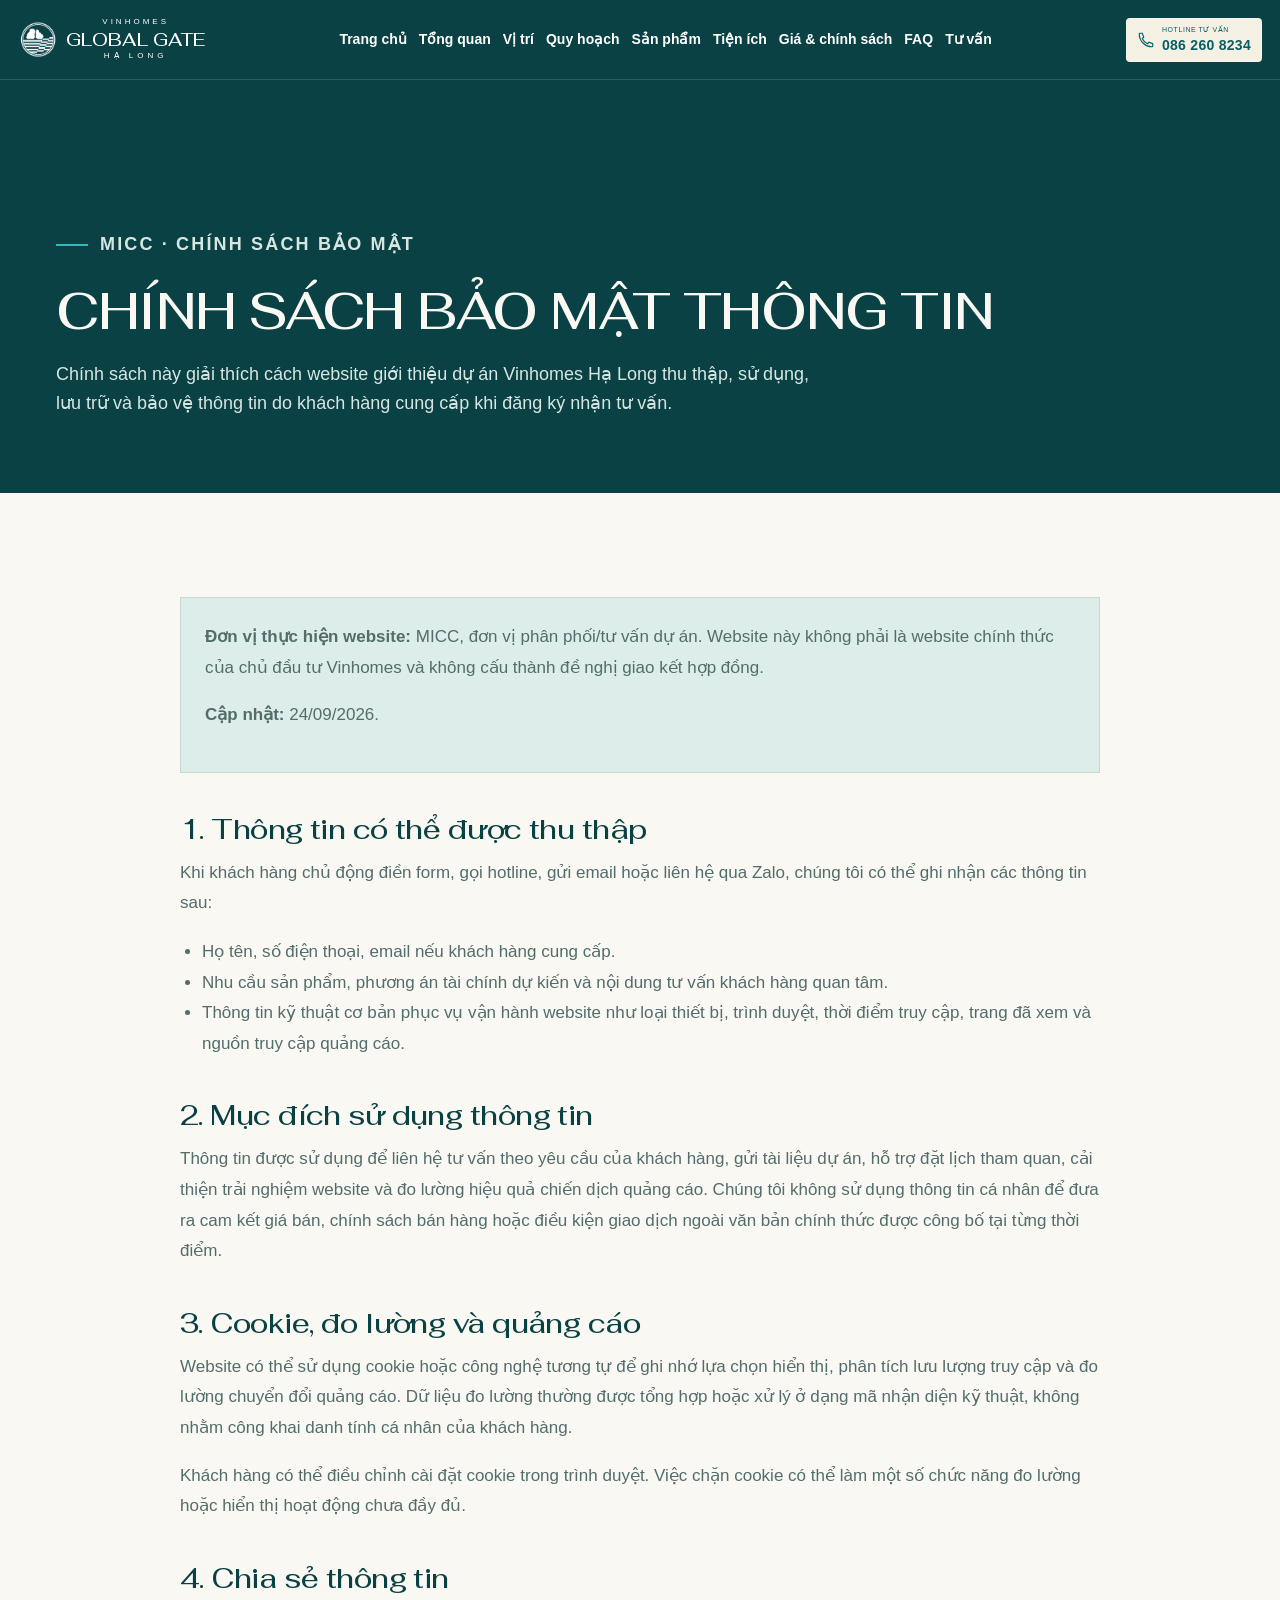
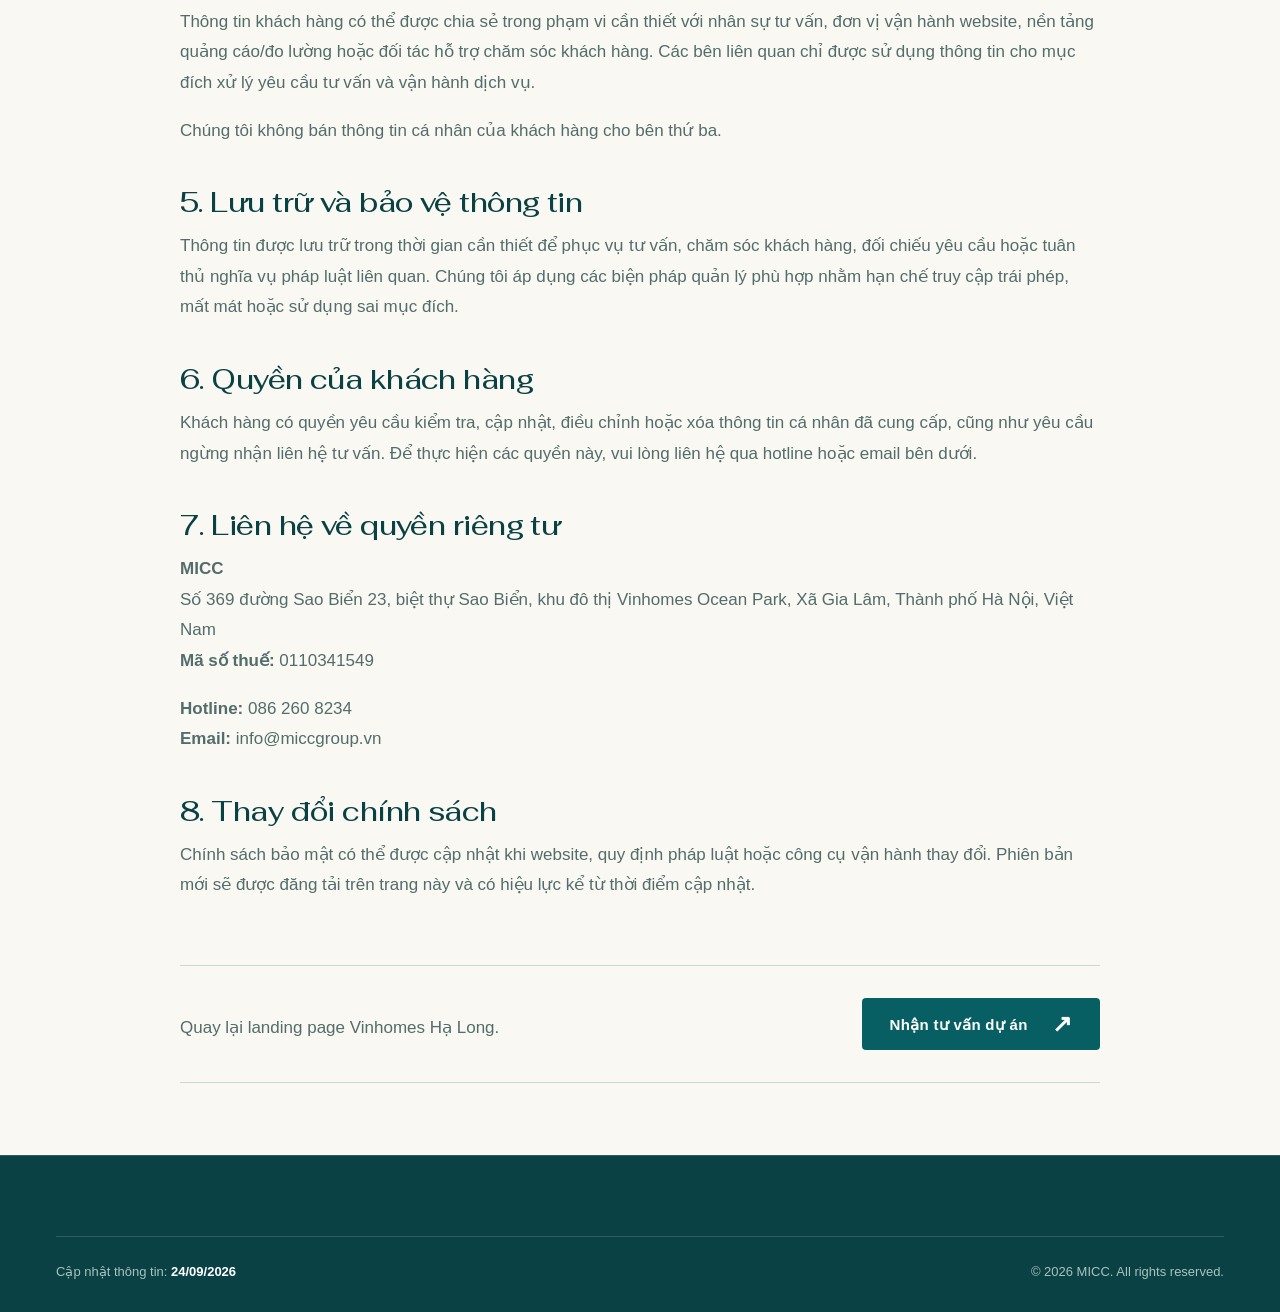
==== chinh-sach-bao-mat.html @ 46828d3a "Initial landing page" ====
<!doctype html>
<html lang="vi">
<head>
  <meta charset="utf-8">
  <meta name="viewport" content="width=device-width,initial-scale=1">
  <meta name="description" content="Chính sách bảo mật thông tin cho website giới thiệu dự án Vinhomes Hạ Long do đơn vị phân phối/tư vấn MICC thực hiện.">
  <title>Chính sách bảo mật | Vinhomes Hạ Long</title>
  <link rel="icon" href="assets/images/logo-favicon.png">
  <link rel="stylesheet" href="styles.css">
</head>
<body>
  <header class="header wrap site-header">
    <a class="brand" href="index.html" aria-label="Vinhomes Global Gate Hạ Long"><img src="assets/images/logo-khong-text-white.png" alt="" width="389" height="364"><span class="brand-text"><span class="brand-parent">VINHOMES</span><span class="brand-name">GLOBAL GATE</span><span class="brand-location">HẠ LONG</span></span></a>
    <button class="menu-toggle" type="button" aria-expanded="false" aria-controls="main-nav"><span>Menu</span><span class="menu-lines" aria-hidden="true"></span></button>
    <nav class="main-nav" id="main-nav" aria-label="Điều hướng chính"><a href="index.html#trang-chu">Trang chủ</a><a href="index.html#tong-quan">Tổng quan</a><a href="index.html#vi-tri">Vị trí</a><a href="index.html#quy-hoach">Quy hoạch</a><a href="index.html#san-pham">Sản phẩm</a><a href="index.html#tien-ich">Tiện ích</a><a href="index.html#gia-ban">Giá &amp; chính sách</a><a href="index.html#hoi-dap">FAQ</a><a href="index.html#tu-van">Tư vấn</a></nav>
    <a class="header-cta header-hotline" href="tel:0862608234" aria-label="Gọi hotline 086 260 8234"><svg viewBox="0 0 24 24" fill="none" stroke="currentColor" stroke-width="1.5" aria-hidden="true"><path d="M7 3H4a1 1 0 0 0-1 1c0 9.4 7.6 17 17 17a1 1 0 0 0 1-1v-3l-5-2-2 2a14 14 0 0 1-7-7l2-2-2-5Z"/></svg><span class="hotline-copy"><small>HOTLINE TƯ VẤN</small><strong>086 260 8234</strong></span></a>
  </header>

  <main>
    <section class="policy-hero">
      <div class="wrap">
        <p class="section-kicker"><span></span>MICC · CHÍNH SÁCH BẢO MẬT</p>
        <h1>Chính sách bảo mật thông tin</h1>
        <p>Chính sách này giải thích cách website giới thiệu dự án Vinhomes Hạ Long thu thập, sử dụng, lưu trữ và bảo vệ thông tin do khách hàng cung cấp khi đăng ký nhận tư vấn.</p>
      </div>
    </section>

    <section class="policy-content">
      <article class="wrap">
        <div class="policy-box">
          <p><strong>Đơn vị thực hiện website:</strong> MICC, đơn vị phân phối/tư vấn dự án. Website này không phải là website chính thức của chủ đầu tư Vinhomes và không cấu thành đề nghị giao kết hợp đồng.</p>
          <p><strong>Cập nhật:</strong> 24/09/2026.</p>
        </div>

        <h2>1. Thông tin có thể được thu thập</h2>
        <p>Khi khách hàng chủ động điền form, gọi hotline, gửi email hoặc liên hệ qua Zalo, chúng tôi có thể ghi nhận các thông tin sau:</p>
        <ul>
          <li>Họ tên, số điện thoại, email nếu khách hàng cung cấp.</li>
          <li>Nhu cầu sản phẩm, phương án tài chính dự kiến và nội dung tư vấn khách hàng quan tâm.</li>
          <li>Thông tin kỹ thuật cơ bản phục vụ vận hành website như loại thiết bị, trình duyệt, thời điểm truy cập, trang đã xem và nguồn truy cập quảng cáo.</li>
        </ul>

        <h2>2. Mục đích sử dụng thông tin</h2>
        <p>Thông tin được sử dụng để liên hệ tư vấn theo yêu cầu của khách hàng, gửi tài liệu dự án, hỗ trợ đặt lịch tham quan, cải thiện trải nghiệm website và đo lường hiệu quả chiến dịch quảng cáo. Chúng tôi không sử dụng thông tin cá nhân để đưa ra cam kết giá bán, chính sách bán hàng hoặc điều kiện giao dịch ngoài văn bản chính thức được công bố tại từng thời điểm.</p>

        <h2>3. Cookie, đo lường và quảng cáo</h2>
        <p>Website có thể sử dụng cookie hoặc công nghệ tương tự để ghi nhớ lựa chọn hiển thị, phân tích lưu lượng truy cập và đo lường chuyển đổi quảng cáo. Dữ liệu đo lường thường được tổng hợp hoặc xử lý ở dạng mã nhận diện kỹ thuật, không nhằm công khai danh tính cá nhân của khách hàng.</p>
        <p>Khách hàng có thể điều chỉnh cài đặt cookie trong trình duyệt. Việc chặn cookie có thể làm một số chức năng đo lường hoặc hiển thị hoạt động chưa đầy đủ.</p>

        <h2>4. Chia sẻ thông tin</h2>
        <p>Thông tin khách hàng có thể được chia sẻ trong phạm vi cần thiết với nhân sự tư vấn, đơn vị vận hành website, nền tảng quảng cáo/đo lường hoặc đối tác hỗ trợ chăm sóc khách hàng. Các bên liên quan chỉ được sử dụng thông tin cho mục đích xử lý yêu cầu tư vấn và vận hành dịch vụ.</p>
        <p>Chúng tôi không bán thông tin cá nhân của khách hàng cho bên thứ ba.</p>

        <h2>5. Lưu trữ và bảo vệ thông tin</h2>
        <p>Thông tin được lưu trữ trong thời gian cần thiết để phục vụ tư vấn, chăm sóc khách hàng, đối chiếu yêu cầu hoặc tuân thủ nghĩa vụ pháp luật liên quan. Chúng tôi áp dụng các biện pháp quản lý phù hợp nhằm hạn chế truy cập trái phép, mất mát hoặc sử dụng sai mục đích.</p>

        <h2>6. Quyền của khách hàng</h2>
        <p>Khách hàng có quyền yêu cầu kiểm tra, cập nhật, điều chỉnh hoặc xóa thông tin cá nhân đã cung cấp, cũng như yêu cầu ngừng nhận liên hệ tư vấn. Để thực hiện các quyền này, vui lòng liên hệ qua hotline hoặc email bên dưới.</p>

        <h2>7. Liên hệ về quyền riêng tư</h2>
        <p><strong>MICC</strong><br>Số 369 đường Sao Biển 23, biệt thự Sao Biển, khu đô thị Vinhomes Ocean Park, Xã Gia Lâm, Thành phố Hà Nội, Việt Nam<br><strong>Mã số thuế:</strong> 0110341549</p>
        <p><strong>Hotline:</strong> <a href="tel:0862608234">086 260 8234</a><br><strong>Email:</strong> <a href="mailto:info@miccgroup.vn">info@miccgroup.vn</a></p>

        <h2>8. Thay đổi chính sách</h2>
        <p>Chính sách bảo mật có thể được cập nhật khi website, quy định pháp luật hoặc công cụ vận hành thay đổi. Phiên bản mới sẽ được đăng tải trên trang này và có hiệu lực kể từ thời điểm cập nhật.</p>

        <div class="values-bottom">
          <p>Quay lại landing page Vinhomes Hạ Long.</p>
          <a class="values-cta" href="index.html#tu-van">Nhận tư vấn dự án<span aria-hidden="true">↗</span></a>
        </div>
      </article>
    </section>
  </main>

  <footer class="site-footer">
    <div class="wrap">
      <div class="footer-bottom"><p>Cập nhật thông tin: <strong>24/09/2026</strong></p><p>© 2026 MICC. All rights reserved.</p></div>
    </div>
  </footer>
  <script src="script.js"></script>
</body>
</html>
---- styles.css ----
@font-face{font-family:Fahkwang;src:url('assets/font-fahkwang/Fahkwang-Medium.ttf') format('truetype');font-weight:500;font-display:swap}
@font-face{font-family:Fahkwang;src:url('assets/font-fahkwang/Fahkwang-SemiBold.ttf') format('truetype');font-weight:600;font-display:swap}
:root{--color-primary:#075f64;--color-secondary:#39b9be;--color-accent:#d6bc7b;--color-bg:#f5f0e4;--color-surface:#faf8f2;--color-text:#0a4144;--color-muted:#526d6c;--color-border:#c9d8d3;--font-heading:Fahkwang,sans-serif;--font-body:Arial,Helvetica,sans-serif;--container:1360px;--radius-sm:4px;--radius-md:8px}
*{box-sizing:border-box}html{scroll-behavior:smooth;scroll-padding-top:24px}body{margin:0;background:var(--color-bg);color:var(--color-text);font-family:var(--font-body);font-size:16px;line-height:1.65;-webkit-font-smoothing:antialiased}a{color:inherit;text-decoration:none}button,input,select{font:inherit}a,button,input,select{-webkit-tap-highlight-color:transparent}a:focus-visible,button:focus-visible,input:focus-visible,select:focus-visible{outline:3px solid var(--color-secondary);outline-offset:4px}.wrap{width:calc(100% - 128px);max-width:var(--container);margin-inline:auto}h1,h2,h3{font-family:var(--font-heading);font-weight:500}h2{font-size:48px;line-height:1.18;letter-spacing:-.02em}p{margin-top:0}
/* A clear sky, one central message, and an unobstructed panorama. */
.hero{display:flex;flex-direction:column;background:linear-gradient(180deg,#e3f5f4 0%,#f7faf6 55%)}.header{order:0;height:80px;display:flex;align-items:center;justify-content:space-between;gap:24px;background:var(--color-primary);color:#fff;max-width:none;width:100%;padding-inline:max(64px,calc((100% - 1280px)/2))}.brand{display:flex;align-items:center;gap:12px;flex-shrink:0}.brand img{display:block;width:48px;height:auto}.brand-text{display:flex;flex-direction:column;text-align:center;gap:3px;color:#fff;line-height:1.1}.brand-parent{font-size:10px;letter-spacing:3px}.brand-name{font-family:Georgia,serif;font-size:22px;letter-spacing:1px}.brand-location{font-size:10px;letter-spacing:4px}.header-cta{display:flex;align-items:center;gap:16px;min-height:48px;font-size:15px;border-bottom:1px solid #ffffff70}.header-cta span{font-size:24px}.hero-body{order:1;padding-block:64px 48px;text-align:center}.hero-copy{max-width:800px;margin:auto}.eyebrow,.section-kicker{font-size:13px;font-weight:600;line-height:1.4;letter-spacing:.12em;text-transform:uppercase;display:flex;align-items:center;gap:12px;margin:0 0 24px}.eyebrow{justify-content:center}.eyebrow>span,.section-kicker>span{height:2px;width:32px;background:var(--color-secondary);flex-shrink:0}h1{font-size:64px;line-height:1.12;letter-spacing:-.025em;text-transform:uppercase;margin:0 0 24px}h1 span{color:var(--color-primary)}.intro{display:flex;align-items:center;justify-content:center;gap:16px}.esg{font-size:16px;font-weight:600;border:1px solid var(--color-border);border-radius:4px;padding:8px 12px;flex-shrink:0}.intro p{font-size:20px;line-height:1.55;text-align:left;margin:0}.description{max-width:680px;margin:24px auto;color:var(--color-muted);font-size:16px;line-height:1.65}.primary-cta,.values-cta{display:inline-flex;align-items:center;justify-content:center;gap:24px;min-height:52px;padding:14px 24px;border-radius:var(--radius-sm);background:var(--color-primary);color:#fff;font-size:15px;font-weight:600;line-height:1.4;letter-spacing:.02em;transition:background 180ms}.primary-cta:hover,.values-cta:hover,button[type=submit]:hover{background:var(--color-text)}.primary-cta span,.values-cta span{font-size:24px;line-height:1}.hero-image{display:block;order:2;width:100%}.hero-image img{display:block;width:100%;height:auto}.hero-bottom{order:3;display:flex;justify-content:space-between;gap:24px;padding-block:12px;font-size:12px;color:var(--color-muted)}.hero-bottom>span:first-child{letter-spacing:.12em}
/* A maximum of three headline metrics. */
.metrics{background:var(--color-surface);border-block:1px solid var(--color-border)}.metrics-inner{display:grid;grid-template-columns:repeat(3,minmax(0,1fr));padding-block:48px}.metric{padding-inline:32px;border-right:1px solid var(--color-border)}.metric:first-child{padding-left:0}.metric:last-child{border:0}.metric p{font-size:64px;font-weight:500;font-variant-numeric:tabular-nums;line-height:1.05;letter-spacing:-.035em;margin:0 0 16px}.metric p span{font-size:20px;letter-spacing:0;white-space:nowrap}.metric>span{font-size:13px;letter-spacing:.1em;color:var(--color-muted)}.footnote{display:flex;justify-content:space-between;gap:32px;padding-block:16px;font-size:12px;color:var(--color-muted)}.footnote p{max-width:650px;margin:0}.footnote strong{color:var(--color-text)}
/* Editorial landscape followed by open columns, rather than boxed cards. */
.values{padding:96px 0}.values-heading{text-align:center;max-width:800px;margin:0 auto 48px}.values-heading .section-kicker{justify-content:center}.values-heading h2{margin:0 0 24px;text-transform:uppercase}.values-heading h2 span{color:var(--color-primary)}.values-intro{font-size:20px;line-height:1.55;color:var(--color-muted);max-width:680px;margin:auto}.values-panorama{margin:0 0 64px}.values-panorama img{width:100%;height:auto;display:block}.values-panorama figcaption{font-size:13px;color:var(--color-muted);margin-top:12px;line-height:1.5}.values-grid{display:grid;grid-template-columns:repeat(2,minmax(0,1fr));column-gap:64px;row-gap:48px}.value-card{min-width:0;padding-top:24px;border-top:1px solid var(--color-border);display:flex;flex-direction:column}.value-topline{display:flex;align-items:center;gap:16px;font-size:13px;font-weight:600;letter-spacing:.12em;line-height:1.4;margin-bottom:24px}.value-number{color:var(--color-primary);font-size:16px;font-weight:500;border-bottom:2px solid var(--color-accent);padding-block:4px}.value-figure{font-size:60px;line-height:1.05;letter-spacing:-.035em;font-weight:500;font-variant-numeric:tabular-nums;color:var(--color-primary);margin-bottom:24px}.value-figure>span{display:inline-block;font-size:16px;line-height:1.5;letter-spacing:0;font-weight:400}.value-card h3{font-size:32px;font-weight:600;line-height:1.25;letter-spacing:-.015em;margin:0 0 16px}.value-card>p{font-size:16px;line-height:1.65;color:var(--color-muted);margin:0 0 24px;max-width:680px}.value-route{display:flex;align-items:center;gap:12px;font-size:14px;font-weight:500;padding:16px 0;margin-top:auto;border-top:1px solid var(--color-border)}.value-route i{height:1px;background:var(--color-secondary);flex:1;min-width:8px}.value-detail{font-size:13px;line-height:1.5;color:var(--color-muted)}.value-green-footer{display:flex;align-items:center;gap:24px;margin-top:auto;padding-top:16px;border-top:1px solid var(--color-border)}.value-green-footer>span{font-size:40px;font-weight:500;line-height:1.2;white-space:nowrap}.value-green-footer small{font-size:16px;font-weight:400}.value-green-footer p{font-size:13px;margin:0;line-height:1.6}.value-small .value-detail{border-top:1px solid var(--color-border);padding-top:16px;margin-top:auto}.value-finance{grid-column:1/-1;display:grid;grid-template-columns:1fr 1fr;gap:16px 64px;padding:32px;border:1px solid var(--color-border);border-radius:8px;background:var(--color-surface)}.value-finance .value-topline{grid-column:1/-1;margin:0}.value-finance .value-figure{grid-column:1;grid-row:2;margin:0}.value-finance h3{grid-column:1;grid-row:3;margin:0}.value-finance>p{grid-column:2;grid-row:2/4;margin:0;align-self:center}.value-finance .value-detail{grid-column:1/-1;margin-top:8px}.values-bottom{display:flex;align-items:center;justify-content:space-between;gap:32px;margin-top:48px;padding-block:32px;border-block:1px solid var(--color-border)}.values-bottom p{font-size:16px;color:var(--color-muted);margin:8px 0 0}.values-bottom .values-cta-title{font-family:var(--font-heading);font-size:24px;font-weight:500;color:var(--color-text);line-height:1.3;margin:0}.values-cta{flex-shrink:0}.values-note{font-size:13px;color:var(--color-muted);line-height:1.5;margin:16px 0 0}
/* A separate, readable lead area leaves the hero architecture visible. */
.lead-section{padding:96px 0;background:#e3f3f1}.lead-layout{display:grid;grid-template-columns:minmax(0,1fr) minmax(340px,440px);gap:80px;align-items:center}.lead-intro h2{font-size:40px;margin:0 0 24px}.lead-intro>p:not(.section-kicker){font-size:18px;color:var(--color-muted);max-width:580px;line-height:1.65}.lead-intro .lead-caption{font-size:13px!important;border-top:1px solid var(--color-border);padding-top:24px;margin-top:32px}.lead-card{background:var(--color-surface);border-radius:8px;padding:32px;box-shadow:0 12px 32px rgba(10,65,68,.08);scroll-margin-top:24px;min-width:0}.form-kicker{font-size:12px;letter-spacing:.12em;display:flex;align-items:center;gap:8px}.form-kicker span{width:6px;height:6px;background:var(--color-secondary);border-radius:50%}.lead-card h2{font-size:32px;line-height:1.25;margin:16px 0}.form-description{font-size:16px;color:var(--color-muted);margin-bottom:24px}label{display:block;font-size:14px;font-weight:500;line-height:1.4;margin:16px 0 8px}input,select{display:block;width:100%;min-height:48px;border:1px solid var(--color-border);border-radius:4px;background:#fff;color:var(--color-text);padding:12px;font-size:16px}input::placeholder{color:var(--color-muted)}button[type=submit]{display:flex;align-items:center;justify-content:space-between;gap:12px;width:100%;min-height:52px;padding:14px 20px;margin-top:24px;border:0;border-radius:4px;background:var(--color-primary);color:#fff;font-size:15px;font-weight:600;line-height:1.4;cursor:pointer;transition:background 180ms}button[type=submit] span{font-size:24px}.privacy{display:flex;align-items:center;justify-content:center;gap:8px;font-size:12px;line-height:1.5;color:var(--color-muted);margin:12px 0 0}.privacy svg{width:16px;height:16px;flex-shrink:0}.form-status{font-size:14px;padding:12px;background:var(--color-bg);border-radius:4px;margin:16px 0 0}
@media(max-width:1200px){.wrap{width:calc(100% - 80px)}.header{padding-inline:40px}.hero-body{padding-top:56px}h1{font-size:52px}h2{font-size:40px}.metric p{font-size:60px}.values-grid{column-gap:40px}.lead-layout{gap:40px}.lead-intro h2{font-size:34px}.value-card h3{font-size:28px}.values-bottom{align-items:flex-start;flex-direction:column;gap:24px}}
@media(max-width:900px){.wrap{width:calc(100% - 48px)}.header{height:72px;padding-inline:24px}.hero-body{padding-block:48px 40px}h1{font-size:44px}.intro p,.values-intro{font-size:19px}.values,.lead-section{padding-block:72px}.values-grid{gap:40px 24px}.value-figure{font-size:48px}.value-figure>span{display:block;margin-top:8px}.value-finance{gap:16px 24px}.value-topline{letter-spacing:.06em;font-size:12px}.metric{padding-inline:20px}.metric p{font-size:48px}.metric p span{font-size:16px}.metric>span{font-size:12px}.footnote{display:block}.footnote p{margin-top:8px}.lead-layout{grid-template-columns:1fr;gap:32px}.lead-card{width:100%;max-width:580px}.lead-intro h2{font-size:40px}.values-heading{margin-bottom:32px}}
@media(max-width:600px){.wrap{width:calc(100% - 40px)}.header{width:100%;height:64px;padding-inline:20px;gap:12px}.brand{gap:8px}.brand img{width:36px}.brand-parent{font-size:9px;letter-spacing:2px}.brand-name{font-size:17px;letter-spacing:.3px}.brand-location{font-size:9px;letter-spacing:3px}.header-cta{font-size:12px;line-height:1.4;gap:8px;max-width:118px;border-bottom:0}.header-cta span{font-size:20px}.hero-body{padding-block:40px 32px}h1{font-size:38px;line-height:1.12;overflow-wrap:normal}h2,.lead-intro h2{font-size:32px}.eyebrow,.section-kicker{font-size:12px;letter-spacing:.08em;gap:8px}.eyebrow>span{display:none}.intro{gap:12px}.intro p{font-size:18px}.esg{font-size:14px;padding:6px 8px}.description{font-size:16px;text-wrap:pretty}.hero-image img{width:100%;height:auto}.hero-bottom{font-size:12px;align-items:flex-start;gap:20px}.hero-bottom span:last-child{text-align:right}.primary-cta{font-size:15px;padding-inline:20px;gap:16px}.metrics-inner{grid-template-columns:1fr;padding-block:0}.metric,.metric:first-child{padding:24px 0;border:0;border-bottom:1px solid var(--color-border);display:flex;align-items:center;justify-content:space-between;gap:16px}.metric p{font-size:48px;margin:0;white-space:nowrap}.metric>span{max-width:140px;text-align:right;line-height:1.5}.metric:last-child{border:0}.values,.lead-section{padding-block:56px}.values-heading{text-align:left}.values-heading .section-kicker{justify-content:flex-start}.values-heading h2{font-size:32px}.values-intro{font-size:18px}.values-panorama{margin-bottom:32px}.values-panorama figcaption{font-size:12px}.values-grid{grid-template-columns:1fr;gap:32px}.value-card{padding-top:24px}.value-card h3{font-size:25px}.value-figure>span{display:inline-block;margin:0;font-size:15px}.value-topline{font-size:12px}.value-finance{display:flex;gap:0;padding:24px}.value-finance .value-topline{margin-bottom:24px}.value-finance .value-figure{margin-bottom:24px}.value-finance h3{margin-bottom:16px}.value-finance>p{margin-bottom:24px}.value-finance .value-detail{margin:0}.values-bottom{margin-top:32px;padding-block:24px}.values-bottom .values-cta-title{font-size:22px}.values-cta{width:100%;font-size:15px;padding-inline:20px;gap:16px}.values-note{font-size:12px}.lead-card{padding:24px}.lead-card h2{font-size:28px}.lead-intro .lead-caption{font-size:13px}.form-kicker{font-size:11px}.privacy{font-size:12px}}
@media(max-width:380px){h1{font-size:34px}.brand-name{font-size:15px}.brand img{width:32px}.header-cta{max-width:102px;font-size:11px}.intro{align-items:flex-start}.intro p{font-size:16px}.primary-cta,.values-cta{font-size:14px;padding-inline:16px}.metric p{font-size:42px}.value-figure>span{display:block;margin-top:8px}}
@media(prefers-reduced-motion:reduce){html{scroll-behavior:auto}*,*::before,*::after{transition:none!important;animation:none!important}}

strong{font-weight:600}

/* Hero copy sits on the panorama, with a localized readable overlay. */
.hero{position:relative;isolation:isolate;min-height:800px;background:var(--color-primary);color:#fff;overflow:hidden}
.hero .hero-image{position:absolute;inset:0;z-index:-2;height:100%}
.hero .hero-image img{width:100%;height:100%;object-fit:cover;object-position:60% 55%}
.hero::before{content:"";position:absolute;inset:0;z-index:-1;background:linear-gradient(90deg,rgba(3,47,51,.88) 0%,rgba(3,47,51,.72) 40%,rgba(3,47,51,.15) 76%),linear-gradient(180deg,rgba(3,47,51,.25),transparent 60%,rgba(3,47,51,.45))}
.site-header{background:rgba(3,47,51,.26);border-bottom:1px solid #ffffff30}
.hero-body{flex:1;display:flex;align-items:center;text-align:left;padding-block:72px}
.hero-copy{width:100%;max-width:760px;margin:0}
.hero .eyebrow{justify-content:flex-start;color:#fff}
.hero h1{text-transform:none;font-size:clamp(44px,4.45vw,64px);text-shadow:0 2px 18px #032f3330}
.hero h1 span{color:#fff}
.hero .intro{justify-content:flex-start}
.hero .esg{color:#fff;border-color:#ffffff80;background:#075f644d}
.hero .description{margin:24px 0 32px;max-width:600px;color:#fff}
.hero .primary-cta{border:1px solid #ffffff80;box-shadow:0 8px 24px #032f3326}
.hero .hero-bottom{color:#fff;border-top:1px solid #ffffff40}
/* Photo cards: two featured stories, three supporting stories. */
.values-grid{grid-template-columns:repeat(6,minmax(0,1fr));gap:24px}
.value-card,.value-finance{grid-column:span 3;display:flex;flex-direction:column;padding:0;gap:0;overflow:hidden;border:1px solid var(--color-border);border-radius:8px;background:#fff;box-shadow:0 6px 20px rgba(10,65,68,.04);transition:transform 240ms ease,box-shadow 240ms ease,border-color 240ms ease}
.value-small{grid-column:span 2}
.value-media{position:relative;overflow:hidden;aspect-ratio:16/9;margin:0;background:#e3f3f1;flex-shrink:0}
.value-media img{width:100%;height:100%;display:block;object-fit:cover;transition:transform 700ms cubic-bezier(.22,1,.36,1)}
.value-media figcaption{position:absolute;bottom:10px;right:12px;border-radius:4px;background:rgba(3,47,51,.82);color:#fff;font-size:11px;line-height:1.5;padding:4px 8px}
.value-content{position:relative;display:flex;flex-direction:column;flex:1;padding:32px}
.value-content::before{content:"";position:absolute;top:0;left:32px;width:48px;height:3px;background:var(--color-secondary);transition:width 400ms ease}
.value-content>p{font-size:16px;line-height:1.65;color:var(--color-muted);margin:0 0 24px}
.value-content .value-topline{font-size:12px;letter-spacing:.08em;gap:12px;margin-bottom:24px}
.value-content .value-number{border:0;border-radius:50%;width:34px;height:34px;display:grid;place-items:center;flex-shrink:0;background:#e3f3f1;color:var(--color-primary)}
.value-content .value-figure{font-size:56px;margin-bottom:20px}
.value-content .value-figure>span{font-size:15px}
.value-small .value-content{padding:26px}
.value-small .value-content::before{left:26px}
.value-small .value-content h3{font-size:25px;margin:0 0 16px}
.value-small .value-content .value-figure{font-size:48px;margin:0 0 20px}
.value-small .value-figure>span{display:block;margin-top:8px;font-size:14px}
.value-small .value-topline{font-size:11px;letter-spacing:.04em}
.value-finance .value-content>p{margin:0 0 24px}
.value-finance .value-content .value-detail{margin-top:auto}
.value-green .value-content{background:linear-gradient(155deg,#fff,#eff8f5)}
.value-finance .value-content{background:linear-gradient(155deg,#fff,#f8f5eb)}
.value-finance .value-content::before{background:var(--color-accent)}
@media(hover:hover) and (pointer:fine){.value-card:hover{transform:translateY(-6px);box-shadow:0 16px 36px rgba(10,65,68,.13);border-color:var(--color-secondary)}.value-card:hover .value-media img{transform:scale(1.03)}.value-card:hover .value-content::before{width:88px}}
@media(max-width:1100px){.value-content{padding:26px}.value-small .value-content{padding:22px}.value-content .value-figure{font-size:48px}.value-small .value-content h3{font-size:23px}.value-content .value-topline{letter-spacing:.02em}}
@media(max-width:900px){.hero{min-height:760px}.hero-body{padding-block:56px}.hero h1{font-size:48px}.values-grid{grid-template-columns:repeat(2,minmax(0,1fr));gap:20px}.value-card,.value-small{grid-column:span 1}.value-finance{grid-column:1/-1;display:grid;grid-template-columns:1fr 1fr;gap:0}.value-finance .value-media{height:100%;aspect-ratio:auto;min-height:300px}.value-finance .value-media img{object-fit:contain}.value-content .value-figure>span{display:block;margin-top:8px}.value-content h3{font-size:28px}}
@media(max-width:600px){.hero{min-height:820px}.hero .hero-image img{object-position:50% 44%}.hero::before{background:linear-gradient(180deg,rgba(3,47,51,.78),rgba(3,47,51,.7) 55%,rgba(3,47,51,.28))}.hero-body{align-items:flex-start;padding-block:48px 100px}.hero h1{font-size:38px}.hero .eyebrow{font-size:12px}.hero .intro p{font-size:18px}.hero .description{font-size:16px}.values-grid{grid-template-columns:1fr;gap:24px}.value-card,.value-small,.value-finance{grid-column:auto;display:flex}.value-finance .value-media{min-height:0;height:auto;aspect-ratio:16/11}.value-finance .value-media img{object-fit:cover}.value-content,.value-small .value-content{padding:24px}.value-content::before,.value-small .value-content::before{left:24px}.value-content .value-topline,.value-small .value-topline{font-size:12px;letter-spacing:.04em}.value-content h3,.value-small .value-content h3{font-size:25px}.value-content .value-figure,.value-small .value-content .value-figure{font-size:48px}.value-content .value-figure>span{display:block;font-size:15px}.value-green-footer{gap:16px}}
@media(max-width:380px){.hero h1{font-size:34px}.hero .intro p{font-size:16px}.hero .eyebrow{font-size:11px}.value-content .value-topline{font-size:11px}}
@media(prefers-reduced-motion:reduce){.value-card,.value-media img,.value-content::before{transition:none!important}.value-card:hover,.value-card:hover .value-media img{transform:none}}

/* Digital art direction, 24 September 2026: warm canvas / deep sea. */
:root{--bg-warm:#f5f0e4;--bg-light:#faf8f2;--sea-deep:#075f64;--sea-ink:#0a4144;--bay-turquoise:#39b9be;--bay-mist:#ddede9;--champagne:#d6bc7b;--text-muted:#526d6c;--line:#c9d8d3;--space-section:clamp(64px,8vw,144px);--ease-editorial:cubic-bezier(.22,1,.36,1)}
body{background:var(--bg-warm);font-size:18px;line-height:1.65}
.wrap{width:calc(100% - 112px);max-width:var(--container)}
.hero{min-height:min(900px,92svh);background:var(--sea-deep)}
.site-header{width:100%;max-width:none;padding-inline:max(56px,calc((100% - 1360px)/2));height:80px;background:rgba(3,47,51,.16)}
.hero .hero-image img{object-position:66% 48%}
.hero::before{background:linear-gradient(90deg,rgba(3,47,51,.87) 0%,rgba(3,47,51,.73) 35%,rgba(3,47,51,.32) 56%,rgba(3,47,51,.04) 79%),linear-gradient(180deg,rgba(3,47,51,.18),transparent 30%,transparent 82%,rgba(3,47,51,.48))}
.hero-body{padding-block:64px 72px}
.hero-copy{max-width:700px}
.hero h1{font-size:clamp(42px,5.3vw,82px);font-weight:500;line-height:1.12;letter-spacing:-.035em;margin-bottom:32px}
.hero .description{max-width:600px;font-size:18px;line-height:1.65;margin:24px 0 32px}
.hero .intro p{font-size:18px;line-height:1.6}
.hero .primary-cta{padding-inline:28px;border-color:#ffffff60;box-shadow:none;min-height:52px}
.hero .eyebrow{font-size:13px;letter-spacing:.12em}
.hero .hero-bottom{font-size:12px;padding-block:16px}
.metrics{background:var(--sea-deep);border:0;color:var(--bg-light)}
.metrics-inner{padding-block:56px}
.metric{border-color:#ffffff30;padding-inline:48px}
.metric p{font-size:clamp(64px,5.4vw,80px);font-weight:400;color:var(--bg-light)}
.metric p span{font-size:22px;color:var(--champagne)}
.metric>span{color:var(--bg-light);font-size:13px;letter-spacing:.1em}
.footnote{padding-block:20px;font-size:13px}
.values{padding-block:var(--space-section);background:var(--bg-warm)}
.values-heading{max-width:940px;margin-bottom:64px}
.values-heading h2{font-size:clamp(40px,4.2vw,60px);text-transform:none;font-weight:500;line-height:1.18;letter-spacing:-.025em;margin-bottom:28px}
.values-intro{max-width:680px;font-size:18px;line-height:1.7}
.values-grid{gap:32px}
.value-card,.value-finance{border-radius:4px;background:var(--bg-light);border-color:var(--line);box-shadow:none}
.value-content,.value-small .value-content{padding:32px}
.value-content::before,.value-small .value-content::before{left:32px;height:2px}
.value-green .value-content,.value-finance .value-content{background:var(--bg-light)}
.value-content .value-number{background:transparent;border-bottom:1px solid var(--champagne);border-radius:0;width:28px}
.value-content>p{font-size:18px;line-height:1.65}
.value-content h3{font-size:32px;font-weight:500}
.value-small .value-content h3{font-size:28px;font-weight:500}
.value-content .value-figure{font-size:64px;font-weight:400}
.value-small .value-content .value-figure{font-size:56px;font-weight:400}
.value-media figcaption{font-size:12px;border-radius:0}
.value-content .value-topline,.value-small .value-topline{font-size:12px;letter-spacing:.08em}
.values-bottom{margin-top:64px;padding-block:32px}
.values-bottom .values-cta-title{font-size:30px;font-weight:500}
.values-bottom p{font-size:17px}
.values-cta{border-radius:4px;padding-inline:28px;min-height:52px}
.lead-section{padding-block:var(--space-section);background:var(--bg-light);border-top:1px solid var(--line)}
.lead-layout{gap:80px;grid-template-columns:minmax(0,7fr) minmax(340px,5fr)}
.lead-intro h2{font-size:clamp(36px,3.6vw,52px);font-weight:500;line-height:1.2;max-width:700px}
.lead-card{background:var(--bg-warm);border:1px solid var(--line);border-radius:4px;box-shadow:none;padding:40px}
.lead-card h2{font-size:34px;font-weight:500}
input,select{background:var(--bg-light)}
@media(hover:hover) and (pointer:fine){.value-card:hover{transform:translateY(-4px);box-shadow:0 12px 32px rgba(10,65,68,.08);border-color:var(--bay-turquoise)}}
@media(max-width:1200px){.wrap{width:calc(100% - 96px)}.site-header{padding-inline:48px}.values-grid{gap:24px}.value-content,.value-small .value-content{padding:24px}.value-content::before,.value-small .value-content::before{left:24px}.value-small .value-content h3{font-size:26px}.lead-layout{gap:48px}.lead-card{padding:32px}.metric{padding-inline:32px}}
@media(max-width:900px){.wrap{width:calc(100% - 48px)}.site-header{padding-inline:24px;height:76px}.hero-copy{max-width:660px}.hero-body{padding-block:56px}.hero h1{font-size:56px}.hero::before{background:linear-gradient(90deg,rgba(3,47,51,.87),rgba(3,47,51,.62) 60%,rgba(3,47,51,.2))}.values,.lead-section{padding-block:80px}.values-heading h2{font-size:44px}.values-heading{margin-bottom:48px}.value-content>p{font-size:17px}.value-content .value-figure{font-size:56px}.value-small .value-content .value-figure{font-size:52px}.lead-layout{grid-template-columns:1fr;gap:40px}.lead-card{max-width:640px}.metric p{font-size:60px}.metric p span{font-size:18px}.metric{padding-inline:24px}}
@media(max-width:600px){body{font-size:16px}.wrap{width:calc(100% - 40px)}.hero{min-height:820px}.site-header{width:100%;height:76px;padding-inline:20px}.hero .hero-image img{object-position:69% 45%}.hero::before{background:linear-gradient(180deg,rgba(3,47,51,.67),rgba(3,47,51,.79) 36%,rgba(3,47,51,.67) 65%,rgba(3,47,51,.25))}.hero-body{padding-block:48px 96px}.hero h1{font-size:42px;letter-spacing:-.03em;line-height:1.14;margin-bottom:24px}.hero .eyebrow{font-size:12px;letter-spacing:.08em}.hero .description,.hero .intro p{font-size:16px}.hero .primary-cta{padding-inline:20px;font-size:14px}.metrics-inner{padding-block:8px}.metric,.metric:first-child{padding:28px 0;border-color:#ffffff30}.metric p{font-size:52px}.metric p span{font-size:18px}.metric>span{font-size:12px}.footnote{font-size:12px}.values,.lead-section{padding-block:64px}.values-heading h2{font-size:36px}.values-intro{font-size:16px}.values-heading{margin-bottom:40px}.values-grid{gap:24px}.value-content>p{font-size:16px}.value-content h3,.value-small .value-content h3{font-size:26px}.value-content .value-figure,.value-small .value-content .value-figure{font-size:52px}.value-content .value-topline,.value-small .value-topline{letter-spacing:.04em}.values-bottom{margin-top:40px}.values-bottom .values-cta-title{font-size:26px}.values-bottom p{font-size:16px}.values-cta{font-size:14px;padding-inline:20px}.lead-intro h2{font-size:34px}.lead-card{padding:24px}.lead-card h2{font-size:30px}}
@media(max-width:380px){.hero h1{font-size:40px}.hero .eyebrow{font-size:11px}.metric p{font-size:48px}.value-content .value-topline{font-size:11px}}
@media(prefers-reduced-motion:reduce){.value-card:hover{transform:none}.value-card,.value-media img,.value-content::before{transition:none!important}}

/* Project overview — a deep-sea editorial chapter. */
.overview{padding-block:var(--space-section);background:var(--sea-ink);color:var(--bg-light);position:relative}
.overview-heading{display:grid;grid-template-columns:7fr 4fr;gap:64px;align-items:end;margin-bottom:56px}
.overview .section-kicker{color:var(--bg-light)}
.overview .section-kicker>span{background:var(--champagne)}
.overview-heading h2{font-size:clamp(38px,4vw,58px);font-weight:500;line-height:1.2;letter-spacing:-.03em;margin:0}
.overview-heading h2>span{color:#d8e7df}
.overview-intro{font-size:18px;line-height:1.7;color:#d8e7df;margin:0 0 4px;max-width:420px}
.overview-layout{display:grid;grid-template-columns:minmax(0,7fr) minmax(0,4fr);gap:64px;align-items:start}
.overview-visual{min-width:0}
.overview-figure{margin:0}
.overview-image-link{display:block;position:relative;overflow:hidden;background:var(--sea-deep)}
.overview-image-link img{display:block;width:100%;height:auto;transition:filter 240ms ease}
.overview-image-action{position:absolute;right:16px;top:16px;display:flex;align-items:center;gap:24px;padding:10px 16px;min-height:44px;font-size:14px;background:var(--bg-warm);color:var(--sea-ink);border-radius:4px;transition:background 200ms}
.overview-image-action>span{font-size:22px}
.overview-figure figcaption{font-size:12px;line-height:1.5;color:#cadbd5;margin-top:12px}
.overview-scale{display:flex;justify-content:space-between;align-items:end;gap:32px;border-bottom:1px solid #ffffff30;padding:32px 0 24px}
.overview-label{font-size:12px;line-height:1.5;letter-spacing:.12em;display:block;color:#d8e7df}
.overview-scale-main p{font-size:clamp(64px,7vw,104px);line-height:1;letter-spacing:-.045em;font-weight:400;color:var(--champagne);margin:16px 0 0;font-variant-numeric:tabular-nums}
.overview-scale-main p>span{font-size:26px;letter-spacing:0}
.overview-scale-copy{font-size:16px;line-height:1.7;color:#d8e7df;margin:0 0 4px}
.overview-facts-kicker{font-size:12px;letter-spacing:.12em;color:var(--bg-light);padding-bottom:20px;border-bottom:1px solid #ffffff30;margin:0}
.overview-facts dl{margin:0}
.overview-facts dl>div{padding-block:19px;border-bottom:1px solid #ffffff26}
.overview-facts dt{font-size:13px;color:#cadbd5;line-height:1.5;margin-bottom:8px}
.overview-facts dd{font-size:18px;line-height:1.55;margin:0}
.overview-facts dd small{display:block;font-size:13px;line-height:1.6;color:#cadbd5;margin-top:6px}
.overview-fact-pair{display:grid;grid-template-columns:1fr 1.3fr;gap:24px}
.overview-facts .overview-fact-number{font-size:32px;line-height:1.3;letter-spacing:-.025em;white-space:nowrap}
.overview-fact-number>span{font-size:14px;display:block;letter-spacing:0;color:#d8e7df;margin-top:4px}
.overview-chapters{display:grid;grid-template-columns:4fr 7fr;gap:80px;margin-top:72px;padding-top:48px;border-top:1px solid #ffffff30}
.overview-chapter-intro h3{font-size:30px;line-height:1.35;letter-spacing:-.02em;margin:20px 0 20px;font-weight:500}
.overview-chapter-intro>p{font-size:17px;color:#d8e7df;line-height:1.7;max-width:380px;margin:0}
.overview-detail{border-bottom:1px solid #ffffff30}
.overview-detail:first-child{border-top:1px solid #ffffff30}
.overview-detail summary{display:flex;align-items:center;justify-content:space-between;gap:24px;cursor:pointer;padding:24px 0;list-style:none;font-size:22px;line-height:1.4;font-weight:400}
.overview-detail summary::-webkit-details-marker{display:none}
.overview-detail summary small{font-size:12px;letter-spacing:.1em;color:#d8e7df;margin-right:20px}
.overview-detail summary:focus-visible{outline:2px solid var(--bay-turquoise);outline-offset:5px}
.overview-toggle{position:relative;display:block;width:20px;height:20px;flex-shrink:0}
.overview-toggle::before,.overview-toggle::after{content:"";position:absolute;background:var(--bg-light);left:0;top:9px;width:20px;height:1px}
.overview-toggle::after{transform:rotate(90deg);transition:transform 200ms}
.overview-detail[open] .overview-toggle::after{transform:rotate(0)}
.overview-detail-body{padding:0 0 24px 38px}
.overview-districts{list-style:none;padding:0;margin:0}
.overview-districts li{display:flex;align-items:center;justify-content:space-between;gap:24px;padding:14px 0;border-bottom:1px solid #ffffff12;font-size:17px;line-height:1.5}
.overview-districts li:last-child{border:0}
.overview-districts small{display:block;font-size:12px;color:#cadbd5;margin-top:3px}
.overview-districts strong{font-size:16px;font-weight:400;white-space:nowrap;font-variant-numeric:tabular-nums}
.overview-products p{font-size:16px;color:#d8e7df;line-height:1.7;margin:0 0 20px}
.overview-products p:last-child{margin:0}
.overview-products strong{display:block;color:var(--bg-light);font-size:17px;font-weight:600;margin-bottom:4px}
.overview-footer{display:flex;align-items:center;justify-content:space-between;gap:32px;padding:32px 0;margin-top:48px;border-top:1px solid #ffffff30}
.overview-footer>p{font-family:var(--font-heading);font-size:24px;line-height:1.4;margin:0;font-weight:500;max-width:600px}
.overview-cta{min-height:52px;padding:14px 24px;border:1px solid #cadbd5;border-radius:4px;display:inline-flex;align-items:center;justify-content:space-between;gap:24px;font-size:15px;line-height:1.4;flex-shrink:0;transition:background 200ms,color 200ms}
.overview-cta>span{font-size:22px}
.overview-source{font-size:12px;color:#cadbd5;line-height:1.6;margin:0;max-width:900px}
@media(hover:hover) and (pointer:fine){.overview-cta:hover{background:var(--bg-warm);color:var(--sea-ink)}.overview-image-link:hover img{filter:brightness(1.06)}.overview-image-link:hover .overview-image-action{background:#fff}.overview-detail summary:hover{color:#b9e7e5}}
@media(max-width:1200px){.overview-heading,.overview-layout{gap:40px;grid-template-columns:6fr 5fr}.overview-chapters{gap:48px}.overview-scale{align-items:start;flex-direction:column;gap:16px}.overview-scale-copy br{display:none}.overview-facts dd{font-size:17px}}
@media(max-width:900px){.overview-heading{grid-template-columns:1fr;gap:24px;margin-bottom:40px}.overview-intro{max-width:640px}.overview-layout{grid-template-columns:1fr;gap:40px}.overview-scale{flex-direction:row;align-items:end}.overview-chapters{grid-template-columns:1fr;gap:32px;margin-top:48px;padding-top:40px}.overview-chapter-intro>p{max-width:640px}.overview-facts dl{display:grid;grid-template-columns:1fr 1fr;gap:0 32px}.overview-fact-pair{grid-column:1/-1}.overview-facts dl>div:last-child{grid-column:1/-1}.overview-footer{align-items:flex-start;flex-direction:column;gap:24px}}
@media(max-width:600px){.overview{padding-block:64px}.overview-heading h2{font-size:36px}.overview-intro{font-size:16px}.overview-image-action{right:10px;top:10px;gap:12px;font-size:12px;padding:8px 12px}.overview-scale{gap:20px;align-items:start;flex-direction:column;padding-top:24px}.overview-scale-main p{font-size:76px}.overview-scale-main p>span{font-size:24px}.overview-scale-copy{font-size:16px}.overview-facts dl{display:block}.overview-facts dd{font-size:17px}.overview-facts .overview-fact-number{font-size:32px}.overview-chapter-intro h3{font-size:26px}.overview-chapter-intro>p{font-size:16px}.overview-detail summary{font-size:20px;padding-block:20px;gap:16px}.overview-detail summary small{margin-right:12px}.overview-detail-body{padding-left:0}.overview-districts li{font-size:16px;gap:16px}.overview-districts strong{font-size:15px}.overview-footer{margin-top:32px;padding-block:24px}.overview-footer>p{font-size:24px}.overview-cta{width:100%;font-size:14px;padding-inline:20px}}
@media(prefers-reduced-motion:reduce){.overview-image-link img,.overview-image-action,.overview-cta,.overview-toggle::after{transition:none}}

/* Values hierarchy: two feature cards, three compact supporting cards. */
.values .values-heading{margin-bottom:32px}
.values .values-heading h2{margin-bottom:18px}
.values .values-grid{grid-template-columns:repeat(6,minmax(0,1fr));gap:24px}
.values .value-card{grid-column:span 3;background:var(--bg-light);box-shadow:none;transition:none}
.values .value-small{grid-column:span 2;display:flex}
.values .value-card .value-media{aspect-ratio:16/9;min-height:0;height:auto}
.values .value-card:not(.value-small) .value-media{aspect-ratio:16/8.8}
.values .value-small .value-media{aspect-ratio:2.25/1}
.values .value-media img{object-fit:cover;transition:transform 650ms var(--ease-editorial)}
.values .value-card .value-content{padding:28px 32px}
.values .value-content::before{display:none}
.values .value-content .value-topline{font-size:12px;letter-spacing:.1em;margin-bottom:18px;gap:12px}
.values .value-content .value-number{display:inline-block;flex-shrink:0;width:auto;height:auto;padding:0 12px 0 0;border:0;border-right:1px solid var(--line);border-radius:0;background:transparent;color:var(--text-muted);font-size:12px;line-height:1.5;font-weight:400;letter-spacing:.08em}
.values .value-content .value-figure{font-size:64px;line-height:1.05;letter-spacing:-.04em;margin:0 0 20px;font-weight:400}
.values .value-content .value-figure>span{font-size:16px;letter-spacing:0;display:inline-block;margin:0;line-height:1.4}
.values .value-content h3{font-size:30px;line-height:1.25;margin-bottom:16px}
.values .value-content>p{font-size:17px;line-height:1.65;margin-bottom:20px}
.values .value-small .value-content{padding:20px 24px}
.values .value-small .value-topline{font-size:11px;letter-spacing:.06em;margin-bottom:14px}
.values .value-small .value-figure{font-size:44px;margin-bottom:14px}
.values .value-small .value-figure>span{font-size:14px;display:block;margin-top:6px}
.values .value-small h3{font-size:24px;line-height:1.25;margin:0 0 12px}
.values .value-small .value-content>p{font-size:16px;line-height:1.55;margin-bottom:16px}
.values .value-small .value-detail{padding-top:12px;font-size:12px;line-height:1.5}
.values .value-finance .value-content{background:var(--bg-light)}
.values .value-green,.values .value-green .value-content{background:var(--sea-deep);color:var(--bg-light);border-color:var(--sea-deep)}
.values .value-green .value-content>p,.values .value-green .value-number{color:#e1ebe5}
.values .value-green .value-figure,.values .value-green .value-figure>span{color:var(--bg-light)}
.values .value-green .value-number,.values .value-green .value-green-footer{border-color:#ffffff45}
.values .value-green-footer>span{color:var(--bg-light)}
.values .value-card:hover{transform:none;box-shadow:none;border-color:var(--line)}
.values .value-green:hover{border-color:var(--sea-deep)}
@media(hover:hover) and (pointer:fine){.values .value-card:hover .value-media img{transform:scale(1.015)}}
@keyframes value-enter{from{opacity:0;transform:translateY(16px)}to{opacity:1;transform:translateY(0)}}
.values .value-card.is-entering{animation:value-enter 600ms var(--ease-editorial) both}
@media(max-width:1100px){.values .value-card .value-content{padding:24px}.values .value-small .value-content{padding:18px}.values .value-small h3{font-size:22px}.values .value-content .value-figure{font-size:56px}.values .value-small .value-figure{font-size:40px}}
@media(max-width:760px){.values .values-grid{grid-template-columns:1fr;gap:24px}.values .value-card,.values .value-small{grid-column:auto;display:flex}.values .values-heading{margin-bottom:28px}.values .value-card .value-media,.values .value-card:not(.value-small) .value-media{aspect-ratio:16/9;min-height:0;height:auto}.values .value-card .value-content,.values .value-small .value-content{padding:24px}.values .value-content .value-figure{font-size:52px}.values .value-small .value-figure{font-size:44px}.values .value-content .value-figure>span{display:block;margin-top:6px;font-size:15px}.values .value-content h3,.values .value-small h3{font-size:25px}.values .value-content>p,.values .value-small .value-content>p{font-size:16px;line-height:1.65}.values .value-small .value-topline{font-size:12px}.values .value-media figcaption{font-size:12px}}
@media(prefers-reduced-motion:reduce){.values .value-card.is-entering{animation:none!important}.values .value-media img{transition:none!important}.values .value-card:hover .value-media img{transform:none}}

/* Location: source-based, not-to-scale connection diagram. */
.location{padding-block:var(--space-section);background:var(--bg-warm)}
.location-heading{display:grid;grid-template-columns:1.4fr 1fr;gap:64px;align-items:end;margin-bottom:48px}
.location-heading h2{font-size:clamp(36px,4vw,58px);margin:0;line-height:1.18;font-weight:500}
.location-heading>p{font-size:18px;line-height:1.65;max-width:480px;color:var(--text-muted);margin:0}
.location-layout{display:grid;grid-template-columns:minmax(0,65fr) minmax(0,35fr);gap:32px;align-items:start}
.location-map-column{min-width:0}
.location-map{position:relative;width:100%;aspect-ratio:900/730;border:1px solid var(--line);background:var(--bay-mist);isolation:isolate}
.location-geography{display:block;width:100%;height:100%}
.location-marker{position:absolute;left:var(--x);top:var(--y);transform:translate(-50%,-50%);display:grid;place-items:center;min-width:44px;min-height:44px;padding:0;border:0;background:transparent;cursor:pointer;color:var(--sea-deep);z-index:2}
.location-marker>span:first-child{display:grid;place-items:center;width:36px;height:36px;border:1px solid var(--sea-deep);border-radius:50%;background:var(--bg-light);font-size:14px;font-weight:600;transition:background 240ms,color 240ms,box-shadow 240ms}
.location-marker.is-active>span:first-child{background:var(--sea-deep);color:#fff;box-shadow:0 0 0 5px #075f641a}
.location-pin-label{position:absolute;top:calc(100% + 3px);white-space:nowrap;font-size:13px;line-height:1.4;color:var(--sea-ink);background:#faf8f2ed;padding:3px 6px;border-radius:2px;pointer-events:none}
.location-project{position:absolute;left:49.5%;top:58%;transform:translate(-50%,-50%);text-align:center;display:flex;align-items:center;flex-direction:column;gap:8px;z-index:1;white-space:nowrap}
.location-project>span:last-child{background:var(--sea-deep);color:#fff;font-size:11px;line-height:1.5;letter-spacing:.04em;padding:10px 12px}
.location-project small{display:block;font-size:10px;letter-spacing:.06em;margin-top:2px}
.location-project-dot{width:13px;height:13px;border-radius:50%;background:var(--sea-deep);box-shadow:0 0 0 6px #075f6429}
.location-map-note{position:absolute;left:16px;bottom:12px;font-size:10px;letter-spacing:.08em;color:var(--sea-ink);background:#faf8f2e6;padding:4px 6px}
.location-map-caption{display:flex;align-items:center;justify-content:space-between;gap:12px;padding-block:16px;border-bottom:1px solid var(--line);font-size:13px;color:var(--text-muted)}
.location-map-caption p{display:flex;align-items:center;gap:8px;flex-wrap:wrap;margin:0}
.location-map-caption a{text-decoration:underline;text-underline-offset:4px;white-space:nowrap;min-height:44px;display:flex;align-items:center;color:var(--sea-deep)}
.location-legend-dot{width:8px;height:8px;border-radius:50%;background:var(--sea-deep)}
.location-legend-line{width:20px;height:1px;background:var(--sea-deep);margin-left:8px}
.location-source{font-size:12px;line-height:1.6;color:var(--text-muted);margin:12px 0 0}
.location-list-heading{font-size:12px;font-weight:600;letter-spacing:.1em;margin:0 0 20px}
.location-group{border-top:1px solid var(--line)}
.location-group summary{display:flex;align-items:center;justify-content:space-between;gap:16px;list-style:none;padding:18px 0;font-size:18px;color:var(--sea-ink);cursor:pointer;min-height:52px}
.location-group summary::-webkit-details-marker{display:none}
.location-group summary>span{font-size:22px;transition:transform 240ms}
.location-group[open] summary>span{transform:rotate(45deg)}
.location-group summary:focus-visible{outline:2px solid var(--sea-deep);outline-offset:4px}
.location-group-body{padding-bottom:16px}
.location-item{display:flex;align-items:start;gap:12px;width:100%;text-align:left;color:var(--sea-ink);background:transparent;border:0;border-left:2px solid transparent;padding:16px 12px;cursor:pointer;transition:background 240ms,border-color 240ms}
.location-item.is-active{background:var(--bay-mist);border-left-color:var(--sea-deep)}
.location-item-number{flex-shrink:0;display:grid;place-items:center;width:28px;height:28px;border:1px solid var(--line);border-radius:50%;font-size:12px;line-height:1;background:var(--bg-light)}
.location-item strong{display:block;font-size:18px;line-height:1.4;font-weight:600}
.location-item small{display:block;font-size:15px;line-height:1.6;color:var(--text-muted);margin-top:6px}
.location-selection{font-size:13px;color:var(--sea-deep);padding-top:16px;border-top:1px solid var(--line);margin:0}
@media(hover:hover){.location-item:hover{background:var(--bay-mist)}.location-marker:hover>span:first-child{box-shadow:0 0 0 5px #075f641a}}
@media(max-width:1100px){.location-layout{gap:24px;grid-template-columns:minmax(0,62fr) minmax(0,38fr)}.location-pin-label{font-size:12px}.location-heading{gap:32px}.location-project>span:last-child{font-size:10px;padding:8px}.location-map-caption{align-items:start;flex-direction:column;gap:0}}
@media(max-width:900px){.location-layout{grid-template-columns:1fr;gap:32px}.location-heading{grid-template-columns:1fr;gap:20px}.location-heading>p{max-width:640px}.location-map{aspect-ratio:900/730}.location-project>span:last-child{font-size:12px}.location-pin-label{font-size:14px}.location-map-caption{flex-direction:row;align-items:center}.location-connections{width:100%}}
@media(max-width:600px){.location{padding-block:64px}.location-heading{margin-bottom:32px}.location-heading h2{font-size:36px}.location-heading>p{font-size:16px}.location-map{aspect-ratio:350/450}.location-geography{position:absolute;inset:0}.location-geography text{display:none}.location-project{top:57%;left:49.5%}.location-project>span:last-child{font-size:9px;padding:8px 6px;letter-spacing:0}.location-project small{font-size:9px}.location-marker[data-point=yentu]{--x:17%!important;--y:31%!important}.location-marker[data-point=halong]{--x:75%!important;--y:44%!important}.location-marker[data-point=catbi]{--x:23%!important;--y:72%!important}.location-marker[data-point=vandon]{--x:79%!important;--y:26%!important}.location-pin-label{font-size:12px;padding:3px 4px}.location-map-note{left:8px;bottom:8px;font-size:9px;letter-spacing:.04em}.location-map-caption{flex-direction:column;align-items:start;gap:0}.location-item{padding:16px 12px}.location-item small{font-size:16px}.location-list-heading{font-size:12px}.location-selection{font-size:13px}.location-marker>span:first-child{width:36px;height:36px}}
@media(prefers-reduced-motion:reduce){.location-marker>span:first-child,.location-item,.location-group summary>span{transition:none}}

/* Original location artwork: preserve the full extent and original proportions. */
.location .location-map{aspect-ratio:auto;background:#fff}
.location-original-map{display:block;width:100%;height:auto}
.location .location-marker[data-point=yentu]{left:max(22px,6.4%);top:max(22px,4.7%)}
.location .location-marker[data-point=halong]{left:83.5%;top:44.5%}
.location .location-marker[data-point=catbi]{left:19.2%;top:83%}
.location .location-marker[data-point=vandon]{left:min(calc(100% - 22px),93.5%);top:max(22px,11%)}
.location .location-pin-label{display:none}
/* Compact navigation using existing section anchors. */
.site-header{position:relative;z-index:5;gap:24px}
.main-nav{display:flex;align-items:center;gap:26px;margin-left:auto}
.main-nav a{display:flex;align-items:center;min-height:44px;font-size:15px;font-weight:600;color:#fff;white-space:nowrap;text-underline-offset:7px}
.main-nav a:hover{text-decoration:underline}
.main-nav .nav-contact{display:none}
.menu-toggle{display:none}
@media(max-width:1100px){.main-nav{gap:18px}.main-nav a{font-size:14px}.site-header .header-cta{font-size:14px;gap:10px}}
@media(max-width:900px){.site-header{overflow:visible}.site-header .header-cta{display:none}.menu-toggle{display:flex;align-items:center;justify-content:center;gap:12px;min-width:88px;min-height:44px;padding:8px 12px;border:1px solid #ffffff70;border-radius:4px;background:transparent;color:#fff;font-size:14px;cursor:pointer;margin-left:auto}.menu-lines{width:18px;height:12px;border-block:1px solid currentColor;position:relative}.menu-lines::after{content:"";position:absolute;inset:5px 0 auto;height:1px;background:currentColor}.main-nav{display:none;position:absolute;left:0;right:0;top:100%;margin:0;padding:16px 24px 24px;background:var(--sea-ink);border-top:1px solid #ffffff30;box-shadow:0 12px 24px #032f3326}.main-nav.is-open{display:flex;flex-direction:column;align-items:stretch;gap:0}.main-nav a{font-size:16px;padding:12px 0;min-height:48px;border-bottom:1px solid #ffffff20}.main-nav .nav-contact{display:flex;margin-top:8px;border-bottom:0}.location .location-map{aspect-ratio:auto}}
@media(max-width:600px){.main-nav{padding-inline:20px}.location .location-marker>span:first-child{width:28px;height:28px;font-size:12px}.location .location-marker{min-width:44px;min-height:44px}.location-map-caption a{white-space:normal}}

.brand-name{font-family:var(--font-heading);font-weight:500;font-size:21px;letter-spacing:.02em}
.site-header .header-hotline{display:flex;align-items:center;gap:12px;min-height:52px;padding:8px 16px;background:var(--bg-warm);border:1px solid #ffffff40;border-radius:4px;color:var(--sea-deep);text-decoration:none;transition:background 200ms}
.header-hotline svg{width:23px;height:23px;flex-shrink:0}
.site-header .header-hotline .hotline-copy{display:flex;flex-direction:column;gap:3px;line-height:1.15}
.header-hotline small{font-size:9px;letter-spacing:.13em}
.header-hotline strong{font-size:19px;font-weight:600;letter-spacing:.02em;white-space:nowrap}
.site-header .header-hotline:hover{background:#fff}
.location-editorial{background:var(--bg-light)}
.location-editorial .location-heading{margin-bottom:48px}
.location-editorial h2>span{color:var(--sea-deep)}
.location-editorial .location-layout{grid-template-columns:minmax(0,69fr) minmax(0,31fr);gap:0;align-items:stretch;border-block:1px solid var(--line)}
.location-editorial .location-map-column{margin:0;padding:32px 32px 24px 0;display:flex;flex-direction:column;justify-content:center}
.location-map-link{display:block;border:1px solid var(--line);background:#fff}
.location-editorial .location-original-map{display:block;width:100%;height:auto}
.location-editorial .location-map-caption{border:0;align-items:center;flex-direction:row;padding:20px 0 0;gap:16px}
.location-map-caption>span{font-size:11px;letter-spacing:.09em;color:var(--sea-ink);line-height:1.6}
.location-map-caption>span small{font-size:13px;color:var(--text-muted);letter-spacing:0}
.location-map-caption a{gap:12px;font-size:14px}
.location-editorial .location-connections{padding:32px;background:var(--bg-warm);border-left:1px solid var(--line)}
.location-editorial .location-list-heading{font-size:11px;letter-spacing:.12em;margin:0 0 24px}
.location-story{padding:24px 0;border-top:1px solid var(--line)}
.location-story:last-child{padding-bottom:0}
.location-story-label{display:block;font-size:11px;letter-spacing:.12em;color:var(--text-muted);margin-bottom:10px}
.location-story h3{font-size:25px;font-weight:500;line-height:1.3;margin:0 0 12px}
.location-story p{font-size:16px;color:var(--text-muted);line-height:1.65;margin:0}
.location-editorial .location-source{max-width:920px;margin-top:20px}
@media(max-width:1200px){.main-nav{gap:16px}.site-header{gap:18px}.header-hotline strong{font-size:17px}.site-header .header-hotline{padding-inline:12px}.location-editorial .location-connections{padding:24px}.location-story h3{font-size:23px}}
@media(max-width:1000px) and (min-width:901px){.main-nav{gap:12px}.main-nav a{font-size:13px}.brand-name{font-size:18px}.site-header{padding-inline:24px}.site-header .header-hotline{gap:8px}.header-hotline strong{font-size:16px}}
@media(max-width:900px){.brand-name{font-size:19px}.site-header .header-hotline{display:flex;min-width:44px;min-height:44px;padding:10px;order:1}.site-header .header-hotline .hotline-copy{display:none}.site-header .menu-toggle{order:2;margin-left:0}.site-header .brand{margin-right:auto}.location-editorial .location-layout{grid-template-columns:1fr}.location-editorial .location-map-column{padding:24px 0}.location-editorial .location-connections{border-left:0;border-top:1px solid var(--line);display:grid;grid-template-columns:repeat(3,minmax(0,1fr));gap:24px}.location-editorial .location-list-heading{grid-column:1/-1;margin:0}.location-story{padding:20px 0 0}.location-story h3{font-size:22px}.location-story p{font-size:16px}}
@media(max-width:600px){.brand-name{font-size:17px}.site-header{gap:10px}.site-header .menu-toggle{min-width:74px;padding-inline:8px;gap:8px}.location-editorial .location-heading{margin-bottom:32px}.location-editorial .location-connections{display:block;padding:24px}.location-editorial .location-list-heading{margin-bottom:20px}.location-story{padding:24px 0}.location-story h3{font-size:25px}.location-editorial .location-map-caption{align-items:flex-start;flex-direction:column;gap:8px}.location-editorial .location-map-column{padding:20px 0}.location-editorial .location-map-caption a{font-size:14px}}
@media(prefers-reduced-motion:reduce){.site-header .header-hotline{transition:none}}

/* Batch 1: shared editorial primitives, scoped to the three new chapters. */
.batch-section{padding-block:var(--space-section);background:var(--bg-warm)}
.batch-section.paradise{background:var(--bg-light);border-block:1px solid var(--line)}
.batch-heading{max-width:900px;margin-bottom:48px}
.batch-heading h2{font-size:clamp(36px,4.2vw,60px);line-height:1.18;font-weight:500;letter-spacing:-.025em;margin:0 0 24px}
.batch-heading>p:last-child{max-width:680px;color:var(--text-muted);font-size:18px;line-height:1.65;margin:0}
.batch-section h3{font-size:30px;line-height:1.3;font-weight:500;margin:0 0 20px}
.batch-section p{font-size:18px;line-height:1.65}
.batch-section .section-kicker{font-size:12px}
.batch-label{display:block;font-size:12px;letter-spacing:.08em;color:var(--text-muted);margin-bottom:12px}
.batch-media{margin:0;min-width:0}
.batch-media>a{display:block;background:var(--bg-light);border:1px solid var(--line)}
.batch-media img{display:block;width:100%;height:auto;object-fit:contain}
.batch-media figcaption{display:flex;justify-content:space-between;gap:12px;flex-wrap:wrap;font-size:12px;line-height:1.6;color:var(--text-muted);padding-block:12px}
.batch-media figcaption a{text-decoration:underline;text-underline-offset:4px;min-height:32px;display:inline-flex;align-items:center;color:var(--sea-deep)}
.batch-bays{display:grid;grid-template-columns:repeat(3,minmax(0,1fr));gap:32px;margin-block:48px 64px}
.batch-bays article{border-top:1px solid var(--line);padding-top:24px}
.batch-bays h3{font-size:27px}
.batch-bays p,.batch-split p,.batch-highlights p,.batch-handover p{color:var(--text-muted);margin:0}
.batch-split{display:grid;grid-template-columns:minmax(0,5fr) minmax(0,7fr);gap:64px;align-items:start;margin-block:64px}
.batch-detail{border-top:1px solid var(--line)}
.batch-detail:last-child{border-bottom:1px solid var(--line)}
.batch-detail summary{display:flex;justify-content:space-between;align-items:center;gap:20px;cursor:pointer;list-style:none;padding:20px 0;font-size:20px;line-height:1.4;min-height:52px}
.batch-detail summary::-webkit-details-marker{display:none}
.batch-detail summary>span{font-size:24px;transition:transform 240ms;flex-shrink:0}
.batch-detail[open] summary>span{transform:rotate(45deg)}
.batch-detail summary:focus-visible{outline:2px solid var(--sea-deep);outline-offset:4px}
.batch-detail>div{padding:0 0 24px}
.batch-detail p{font-size:17px;color:var(--text-muted);margin:0}
.batch-opening{border-left:2px solid var(--sea-deep);padding:24px 32px;background:var(--bg-light);max-width:960px}
.batch-opening p:last-child{font-size:16px;color:var(--text-muted);margin-bottom:0}
.batch-section .values-bottom{margin-top:48px}
.batch-section .values-bottom>p{max-width:680px;margin:0}
.paradise-intro{grid-template-columns:4fr 7fr;margin-block:0 48px;align-items:center}
.paradise-scale{border-right:1px solid var(--line);padding-right:40px}
.paradise-scale>span{display:block;font-size:clamp(70px,8vw,116px);line-height:1.05;letter-spacing:-.04em;color:var(--sea-deep)}
.paradise-scale small{font-size:28px;letter-spacing:0}
.paradise-scale p{font-size:12px;letter-spacing:.12em;margin-top:16px}
.batch-avenues{display:flex;gap:48px;margin-top:28px}
.batch-avenues p{font-size:14px}
.batch-avenues strong{display:block;font-size:32px;line-height:1.3;color:var(--sea-deep);font-weight:400}
.paradise-amenities{grid-template-columns:6fr 5fr;align-items:center}
.batch-highlights{display:grid;grid-template-columns:1fr 1fr;gap:48px;border-block:1px solid var(--line);padding-block:32px}
.batch-table-scroll{overflow-x:auto;overscroll-behavior-x:contain;border:1px solid var(--line);background:var(--bg-light)}
.batch-table{width:100%;border-collapse:collapse;text-align:left;font-size:16px;line-height:1.6;min-width:850px}
.batch-table caption{text-align:left;padding:20px 24px;font-size:18px;font-weight:600}
.batch-table th,.batch-table td{padding:20px 24px;border-top:1px solid var(--line);vertical-align:top}
.batch-table thead{background:var(--sea-deep);color:var(--bg-light)}
.batch-table th{font-weight:600}
.batch-table th:first-child{width:23%}.batch-table td:nth-child(2){width:20%}.batch-table td:nth-child(3){white-space:nowrap}
.batch-section .batch-note{font-size:13px;line-height:1.6;color:var(--text-muted);margin:16px 0 32px}
.batch-plan-browser{margin-top:64px}
.batch-plan-tabs{display:grid;grid-template-columns:repeat(3,minmax(0,1fr));border-block:1px solid var(--line);margin:24px 0 40px}
.batch-plan-tabs a{display:flex;flex-direction:column;gap:8px;padding:24px;border-right:1px solid var(--line);font-size:16px;transition:background 200ms}
.batch-plan-tabs a:last-child{border:0}.batch-plan-tabs a:hover{background:var(--bay-mist)}
.batch-plan-tabs strong{font-size:40px;line-height:1.2;font-weight:400;color:var(--sea-deep)}
.batch-plan-tabs span{font-size:14px;color:var(--text-muted)}
.batch-plan{scroll-margin-top:24px;margin-top:48px;padding-bottom:24px;border-bottom:1px solid var(--line)}
.batch-plan-heading{display:flex;justify-content:space-between;gap:24px;align-items:center;margin-bottom:24px}
.batch-plan-heading h4{font-family:var(--font-heading);font-size:28px;font-weight:500;margin:0}
.batch-plan-heading p{font-size:16px;color:var(--text-muted);margin:0}
.batch-floors{display:grid;grid-template-columns:1fr 1fr;gap:24px 40px}
.batch-floors strong{display:block;color:var(--sea-ink);margin-bottom:8px}
.batch-architecture{align-items:center;grid-template-columns:7fr 5fr}
.batch-handover{display:grid;grid-template-columns:1fr 1fr;border:1px solid var(--line);background:var(--bg-light)}
.batch-handover article{padding:32px}
.batch-handover article+article{border-left:1px solid var(--line);background:var(--bay-mist)}
.batch-section .batch-reveal.is-entering{animation:value-enter 600ms var(--ease-editorial) both}
@media(max-width:1100px){.batch-split{gap:40px}.batch-bays{gap:24px}.batch-bays h3{font-size:24px}.batch-section p{font-size:17px}.batch-heading h2{font-size:48px}.batch-plan-heading{align-items:start;flex-direction:column;gap:12px}}
@media(max-width:900px){.batch-split{grid-template-columns:1fr;gap:32px;margin-block:48px}.batch-bays{grid-template-columns:1fr;gap:24px;margin-block:32px 48px}.batch-bays p{max-width:700px}.paradise-intro{grid-template-columns:1fr 2fr}.paradise-scale{padding-right:24px}.paradise-scale>span{font-size:76px}.paradise-amenities{grid-template-columns:1fr}.batch-highlights{gap:32px}.batch-section h3{font-size:28px}.batch-table th,.batch-table td{padding:16px}.batch-heading h2{font-size:42px}}
@media(max-width:600px){.batch-section{padding-block:64px}.batch-heading{margin-bottom:32px}.batch-heading h2{font-size:36px}.batch-heading>p:last-child,.batch-section p{font-size:16px}.batch-section h3{font-size:26px}.batch-opening{padding:24px}.batch-section .values-bottom{margin-top:32px}.paradise-intro{grid-template-columns:1fr}.paradise-scale{border-right:0;border-bottom:1px solid var(--line);padding:0 0 24px}.paradise-scale>span{font-size:88px}.paradise-scale p{font-size:12px}.batch-avenues{gap:32px}.batch-avenues p{font-size:14px}.batch-highlights{grid-template-columns:1fr;gap:32px}.batch-media figcaption{font-size:12px}.batch-detail summary{font-size:18px}.batch-detail p{font-size:16px}.batch-plan-browser{margin-top:48px}.batch-plan-tabs{gap:0;margin-bottom:32px}.batch-plan-tabs a{padding:16px 8px;font-size:13px;line-height:1.4}.batch-plan-tabs strong{font-size:28px}.batch-plan-tabs span{font-size:12px}.batch-plan{margin-top:32px}.batch-plan-heading h4{font-size:24px}.batch-plan-heading p{font-size:15px}.batch-floors{grid-template-columns:1fr;gap:20px}.batch-handover{grid-template-columns:1fr}.batch-handover article{padding:24px}.batch-handover article+article{border-left:0;border-top:1px solid var(--line)}.batch-section .batch-note{font-size:12px}}
@media(prefers-reduced-motion:reduce){.batch-section .batch-reveal.is-entering{animation:none!important}.batch-detail summary>span,.batch-plan-tabs a{transition:none}}
.batch-section .batch-scroll-hint{display:none}
@media(max-width:900px){.batch-section .batch-scroll-hint{display:block;font-size:13px;color:var(--text-muted);margin:0 0 12px}}

/* Batch 2: lifestyle chapters, project milestones and source-backed information. */
.amenities{border-top:1px solid var(--line)}
.experience-intro{max-width:960px;color:var(--text-muted);margin:0 0 64px}
.experience-chapter{padding-block:48px;border-top:1px solid var(--line)}
.experience-title{display:grid;grid-template-columns:1fr 1fr;gap:16px 64px;margin-bottom:32px;align-items:start}
.experience-title>.batch-label{grid-column:1/-1}
.experience-title h3{max-width:500px;margin:0}
.experience-title p{margin:0;color:var(--text-muted)}
.experience-content{display:grid;grid-template-columns:5fr 7fr;gap:64px;margin-top:28px}
.experience-metrics{display:flex;gap:40px;align-items:start}
.experience-metrics p{margin:0;flex:1}
.experience-metrics strong{display:block;font-size:clamp(48px,5vw,72px);line-height:1.1;letter-spacing:-.04em;font-weight:400;color:var(--sea-deep)}
.experience-metrics span{display:block;margin-top:12px;font-size:15px;color:var(--text-muted)}
.progress{background:var(--bg-light);border-block:1px solid var(--line)}
.project-timeline{display:grid;grid-template-columns:1fr 1fr 1.3fr;gap:40px;margin-top:40px}
.timeline-year{border-top:1px solid var(--sea-deep);padding-top:24px;position:relative}
.timeline-year:before{content:"";position:absolute;left:0;top:-4px;width:7px;height:7px;border-radius:50%;background:var(--sea-deep)}
.batch-section .timeline-year h3{font-family:var(--font-body);font-size:48px;color:var(--sea-deep);letter-spacing:-.04em;margin-bottom:28px}
.timeline-year>ol{list-style:none;padding:0;margin:0}
.timeline-year>ol>li{padding-bottom:24px;font-size:17px;line-height:1.65}
.timeline-year>ol>li+li{border-top:1px solid var(--line);padding-top:20px}
.timeline-date{display:block;font-size:14px;font-weight:700;margin-bottom:8px;color:var(--sea-deep)}
.timeline-year ul{padding-left:18px;margin:0}.timeline-year ul li+li{margin-top:12px}
.progress-update{align-items:center;grid-template-columns:6fr 5fr}
.progress-fact{border-top:1px solid var(--line);padding-top:20px;margin-top:24px}
.progress-fact h4{font-size:18px;margin:0 0 12px;font-weight:600}
.progress-fact p{margin:0;color:var(--text-muted)}
.legal-information{margin:0;border-top:1px solid var(--sea-deep)}
.legal-information>div{display:grid;grid-template-columns:1fr 2fr;gap:48px;padding:24px 0;border-bottom:1px solid var(--line);font-size:18px;line-height:1.7}
.legal-information dt{font-weight:600}.legal-information dd{margin:0;color:var(--text-muted)}
.legal-information .legal-unverified{background:var(--bay-mist);padding-inline:24px}
.legal-information .legal-unverified dd{color:var(--sea-ink)}
@media(max-width:1100px){.experience-title,.experience-content{gap:24px 40px}.project-timeline{gap:28px}.timeline-year>ol>li{font-size:16px}}
@media(max-width:900px){.experience-content{grid-template-columns:1fr}.experience-metrics{max-width:540px}.progress-update{grid-template-columns:1fr}.legal-information>div{gap:24px;font-size:17px}.project-timeline{gap:24px;grid-template-columns:1fr 1fr 1.2fr}}
@media(max-width:600px){.experience-intro{margin-bottom:40px}.experience-chapter{padding-block:32px}.experience-title{grid-template-columns:1fr;gap:16px;margin-bottom:24px}.experience-content{gap:28px;margin-top:20px}.experience-metrics{gap:24px}.experience-metrics span{font-size:14px}.experience-title>.batch-label{font-size:11px}.project-timeline{grid-template-columns:1fr;gap:32px;margin-top:32px}.timeline-year{border-top:0;border-left:1px solid var(--line);padding:0 0 0 24px}.timeline-year:before{top:17px;left:-4px}.batch-section .timeline-year h3{font-size:36px;margin-bottom:16px}.timeline-year>ol>li{padding-bottom:16px}.timeline-year>ol>li:last-child{padding-bottom:0}.timeline-year>ol>li+li{padding-top:16px}.timeline-date{margin-bottom:4px}.legal-information>div{grid-template-columns:1fr;gap:8px;padding-block:20px;font-size:16px}.legal-information .legal-unverified{padding-inline:16px}.progress-fact h4{font-size:18px}}

/* Batch 3 — source-qualified pricing and the final conversion flow. */
.pricing{background:var(--bg-light);border-block:1px solid var(--line)}
.pricing-notice{padding:24px;background:var(--bay-mist);margin-bottom:32px}
.reference-badge{display:inline-block;border:1px solid var(--sea-deep);padding:6px 10px;font-size:12px;font-weight:700;letter-spacing:.06em}
.pricing-notice p{margin:16px 0 0;max-width:1050px}
.price-comparison{margin:0;border-top:1px solid var(--line)}
.price-comparison>div{display:grid;grid-template-columns:1fr 1.4fr;gap:40px;padding:24px 0;border-bottom:1px solid var(--line);font-size:18px;line-height:1.65}
.price-comparison dt{font-weight:600}.price-comparison dd{margin:0}.price-comparison dd strong{color:var(--sea-deep);font-size:24px;font-weight:500}.price-comparison em{font-style:normal;color:var(--text-muted);font-size:16px}
.financing{max-width:960px;margin:64px auto 0}.financing ul{padding-left:22px;margin:0 0 24px}.financing li+li{margin-top:16px}.financing li{font-size:17px;line-height:1.7}.batch-section .benefits-heading{margin-top:48px}
.batch-section .policy-note{font-size:16px;color:var(--text-muted);margin-bottom:32px}
.faq-wrap{max-width:960px}.faq-question{display:flex;gap:20px;align-items:baseline;line-height:1.5}.faq-question small{font:12px var(--font-body);color:var(--text-muted);flex-shrink:0}.faq-item summary{padding-block:24px;min-height:64px}.faq-item summary>.faq-question,.faq-item[open] summary>.faq-question{transform:none;flex-shrink:1;min-width:0;font-size:inherit}.faq-answer{padding-left:36px}.faq-answer p{margin-top:0}.faq-answer li{font-size:17px;line-height:1.7;margin-block:12px}.batch-section .faq-context{font-size:15px;color:var(--text-muted);border-left:2px solid var(--sea-deep);padding-left:16px}
@supports(interpolate-size:allow-keywords){.faq-item{interpolate-size:allow-keywords}.faq-item::details-content{height:0;overflow:clip;transition:height 250ms ease,content-visibility 250ms;transition-behavior:allow-discrete}.faq-item[open]::details-content{height:auto}}
.final-cta{background:var(--sea-ink)}.final-cta .lead-intro{color:var(--bg-light)}.final-cta .lead-intro>p:not(.section-kicker){color:var(--bay-mist)}.final-cta .lead-intro .section-kicker{color:var(--bg-light)}.final-cta .lead-caption a{text-decoration:underline;text-underline-offset:4px}.final-hotline{display:inline-flex;flex-direction:column;font-size:32px;line-height:1.4;gap:8px}.final-hotline small{font-size:12px;letter-spacing:.12em}.final-cta .lead-layout{align-items:start}.final-cta .lead-card h2{font-size:28px}.final-cta .form-description{font-size:14px}.final-cta .form-description a{text-decoration:underline}.final-cta select{min-width:0;max-width:100%}.final-cta button[type=submit]:hover{background:var(--sea-ink)}.final-cta button[type=submit]:disabled{opacity:.5;cursor:not-allowed}.final-cta [aria-invalid=true]{border:2px solid #983c2e}.field-error{color:#983c2e;font-size:14px;margin:6px 0 0}.site-footer{padding-block:48px;background:var(--bg-warm)}.site-footer p:not(.batch-label){font-size:15px;color:var(--text-muted);line-height:1.8;max-width:1100px}.site-footer a{display:inline-flex;min-height:44px;align-items:center;text-decoration:underline;text-underline-offset:4px}.mobile-conversion{display:none}
@media(max-width:600px){.price-comparison>div{grid-template-columns:1fr;gap:8px;font-size:17px;padding-block:20px}.price-comparison dd strong{font-size:22px}.pricing-notice{padding:20px}.financing{margin-top:40px}.financing li,.faq-answer li{font-size:16px}.faq-question{gap:12px}.faq-answer{padding-left:0}.faq-item summary{font-size:18px}.final-cta .lead-card{padding:24px 20px}.final-cta .lead-card h2{font-size:26px}.final-cta select{font-size:16px}.site-footer{padding-block:32px}body{padding-bottom:calc(96px + env(safe-area-inset-bottom,0px))}html{scroll-padding-bottom:calc(120px + env(safe-area-inset-bottom,0px))}.mobile-conversion{display:grid;grid-template-columns:minmax(0,1fr) minmax(0,1.08fr);gap:8px;position:fixed;inset:auto 0 0;z-index:45;background:linear-gradient(180deg,rgba(250,248,242,0),var(--bg-light) 34%);padding:18px 12px calc(14px + env(safe-area-inset-bottom,0px));pointer-events:none}.mobile-conversion a{display:flex;align-items:center;justify-content:center;gap:8px;min-height:58px;padding-inline:7px;border:1px solid #ffffffd9;border-radius:4px;background:var(--sea-deep);color:var(--bg-light);box-shadow:0 12px 34px rgba(3,47,51,.24);text-align:center;text-decoration:none;pointer-events:auto}.mobile-conversion a:last-child{background:var(--bg-light);border-color:var(--sea-deep);color:var(--sea-deep)}.mobile-conversion svg{width:20px;height:20px;flex-shrink:0}.mobile-conversion a>span{display:flex;flex-direction:column;gap:3px;line-height:1.12;min-width:0}.mobile-conversion small{font-size:9px;letter-spacing:.08em;color:var(--bay-mist);white-space:nowrap}.mobile-conversion a:last-child small{color:var(--text-muted);letter-spacing:0;text-transform:none}.mobile-conversion strong{font-size:14px;font-weight:700;letter-spacing:.01em;white-space:nowrap}.mobile-conversion a:first-child strong{font-size:17px}.mobile-conversion a:last-child strong{font-size:13px}.mobile-conversion.is-suppressed{visibility:hidden;pointer-events:none}}
@media(prefers-reduced-motion:reduce){.faq-item::details-content{transition:none}.final-cta button[type=submit]{transition:none}}

/* Persistent, complete section navigation. */
:root{--header-height:80px}
html{scroll-padding-top:calc(var(--header-height) + 20px)}
body{padding-top:var(--header-height)}
.site-header{position:fixed;inset:0 0 auto;z-index:50;height:var(--header-height);display:flex;gap:20px;padding-inline:24px;background:var(--sea-ink);border-bottom:1px solid #ffffff25}
.site-header .brand{justify-self:start}.site-header .main-nav{display:flex;flex:1;justify-content:center;gap:clamp(8px,1vw,18px);margin:0;min-width:0}.site-header .main-nav a{font-size:13px;font-weight:600}.site-header .menu-toggle{display:none}
.overview-planning-summary{display:flex;justify-content:space-between;align-items:center;gap:32px;border-block:1px solid var(--line);padding-block:32px;margin-top:48px}.overview-planning-summary h3{font-size:28px;font-weight:500;margin:12px 0 0}.overview-planning-summary>a{font-size:16px;min-height:44px;display:flex;align-items:center;gap:16px;text-decoration:underline;text-underline-offset:5px}
@media(max-width:1200px){:root{--header-height:76px}.site-header{height:76px;display:flex;gap:16px}.site-header .brand{margin-right:auto}.site-header .header-hotline{order:1}.site-header .menu-toggle{order:2;display:flex;align-items:center;justify-content:center;gap:12px;min-width:88px;min-height:44px;padding:8px 12px;border:1px solid #ffffff70;border-radius:4px;background:transparent;color:#fff;font-size:14px;cursor:pointer;margin-left:0}.site-header .main-nav{display:none;position:absolute;left:0;right:0;top:100%;margin:0;padding:16px 24px 24px;background:var(--sea-ink);max-height:calc(100dvh - 164px - env(safe-area-inset-bottom,0px));overflow-y:auto;overscroll-behavior:contain}.site-header .main-nav.is-open{display:grid;grid-template-columns:1fr 1fr;gap:0 24px}.site-header .main-nav a{font-size:16px;min-height:48px;padding:12px 0;border-bottom:1px solid #ffffff20}}
@media(max-width:600px){.site-header{gap:10px}.site-header .main-nav{padding-inline:20px}.site-header .main-nav.is-open{gap:0 16px}.site-header .main-nav a{font-size:14px;white-space:normal}.overview-planning-summary{align-items:start;flex-direction:column;gap:16px;margin-top:32px;padding-block:24px}.overview-planning-summary h3{font-size:25px}}

@media(min-width:1201px) and (max-width:1600px){.site-header .brand{gap:8px}.site-header .brand img{width:40px}.site-header .brand-name{font-size:18px;letter-spacing:.3px}.site-header .brand-parent{font-size:8px}.site-header .brand-location{font-size:8px}.site-header .header-hotline{padding:7px 10px;min-height:44px;gap:7px}.site-header .header-hotline svg{width:18px;height:18px}.site-header .header-hotline .hotline-copy{display:flex}.site-header .header-hotline small{font-size:7px;letter-spacing:.08em}.site-header .header-hotline strong{font-size:14px}.site-header .main-nav{gap:12px}.site-header .main-nav a{font-size:14px;font-weight:600;padding-inline:0}.site-header{gap:12px;padding-inline:18px}}
/* Quiet brand motif behind the values heading, clear of card content. */
.values{position:relative;isolation:isolate}
.values::before{content:"";position:absolute;inset:0 0 auto;height:540px;background:url('assets/images/hoa-tiet.svg') center top / cover no-repeat;opacity:.13;pointer-events:none;z-index:-1}
@media(max-width:600px){.values::before{height:350px;background-size:auto 350px;background-position:65% top;opacity:.10}}

/* Image-led amenity selectors. */
.amenity-gallery{position:relative;overflow:hidden;background:var(--sea-ink);border:1px solid var(--line)}
.amenity-gallery>a{display:block;aspect-ratio:16/10;overflow:hidden}
.amenity-gallery img{width:100%;height:100%;object-fit:cover;transition:opacity 260ms ease,transform 500ms var(--ease-editorial)}
.amenity-gallery figcaption{background:var(--bg-light);padding:12px 0}
.amenity-gallery-count{position:absolute;z-index:2;top:16px;left:16px;display:grid;place-items:center;min-width:58px;height:32px;padding-inline:10px;background:rgba(3,47,51,.86);color:#fff;font-size:12px;letter-spacing:.08em}
.interactive-amenities .batch-detail{transition:background 220ms ease,padding 220ms ease}
.interactive-amenities .batch-detail.is-active{background:var(--bay-mist);padding-inline:16px}
.interactive-amenities .batch-detail summary{font-weight:500}
.interactive-amenities .batch-detail.is-active summary{color:var(--sea-deep)}
.paradise-subdistrict-label{margin:8px 0 24px;font-size:12px;font-weight:600;letter-spacing:.12em;color:var(--sea-deep)}
.amenities .experience-chapter .amenity-gallery{margin-top:32px}
@media(hover:hover){.amenity-gallery:hover img{transform:scale(1.012)}}
@media(max-width:900px){.amenity-gallery>a{aspect-ratio:16/9}.interactive-amenities .batch-detail.is-active{padding-inline:12px}}
@media(max-width:600px){.amenity-gallery-count{top:10px;left:10px}.amenity-gallery figcaption{padding:10px 0}.paradise-subdistrict-label{margin-top:0}}
@media(prefers-reduced-motion:reduce){.amenity-gallery img,.interactive-amenities .batch-detail{transition:none!important}}

/* Project and distributor footer. */
.site-footer{padding-block:80px 28px;background:var(--sea-ink);color:var(--bg-light);border-top:1px solid #ffffff26}
.site-footer .wrap{max-width:1360px}
.site-footer h2,.site-footer h3,.site-footer p{margin-top:0}
.site-footer h2{font-size:clamp(30px,3vw,46px);line-height:1.2;margin-bottom:8px}
.site-footer h3,.footer-label{font-family:var(--font-body);font-size:12px;font-weight:600;line-height:1.5;letter-spacing:.12em;color:var(--bay-turquoise);margin:0 0 18px}
.site-footer p:not(.batch-label),.site-footer address{max-width:none;font-size:15px;line-height:1.75;color:#d8e6e2;margin-bottom:28px}
.site-footer address{font-style:normal}
.site-footer strong{color:#fff}
.site-footer a{display:inline;color:inherit;min-height:0;text-decoration:none;text-underline-offset:4px}
.site-footer a:hover{text-decoration:underline}
.footer-grid{display:grid;grid-template-columns:1.05fr .85fr 1.35fr 1fr;gap:56px;padding-bottom:56px}
.footer-project{padding-right:32px;border-right:1px solid #ffffff26}
.footer-project>p:last-child{color:var(--bay-mist)}
.footer-grid section h3:not(:first-child){margin-top:36px}
.footer-nav{display:flex;flex-direction:column;align-items:flex-start;gap:9px}
.footer-nav>a{font-size:15px;line-height:1.6;color:#d8e6e2}
.footer-nav .footer-policy-link{display:inline-flex;align-items:center;min-height:44px;margin-top:12px;color:#fff;border-bottom:1px solid var(--bay-turquoise)}
.footer-terms{padding:48px 0 32px;max-width:1060px}
.site-footer .footer-terms>p{margin-bottom:14px}
.footer-terms details{margin-top:28px;border-block:1px solid #ffffff26}
.footer-terms summary{display:flex;align-items:center;justify-content:space-between;gap:24px;min-height:60px;padding-block:16px;cursor:pointer;list-style:none;font-size:13px;font-weight:600;letter-spacing:.08em}
.footer-terms summary::-webkit-details-marker{display:none}
.footer-terms summary span{font-size:22px;transition:transform 200ms}
.footer-terms details[open] summary span{transform:rotate(45deg)}
.footer-terms details>p{padding:8px 0 24px;margin:0!important;color:#a9c2bd!important}
.footer-bottom{display:flex;justify-content:space-between;gap:32px;padding-top:24px;border-top:1px solid #ffffff26}
.site-footer .footer-bottom p{font-size:13px;margin:0;color:#a9c2bd}
.floating-zalo{position:fixed;right:22px;bottom:94px;z-index:40;display:flex;flex-direction:column;align-items:center;justify-content:center;width:68px;height:68px;border-radius:50%;background:#0879e0;color:#fff;box-shadow:0 10px 30px rgba(3,47,51,.28);border:2px solid #fff;text-decoration:none;transition:transform 200ms,box-shadow 200ms}
.floating-zalo span{font-size:17px;font-weight:700;line-height:1.1}.floating-zalo small{font-size:9px;line-height:1.2;margin-top:3px}
.floating-zalo:hover{transform:translateY(-3px);box-shadow:0 14px 34px rgba(3,47,51,.36)}
.floating-zalo:focus-visible{outline:3px solid var(--bay-turquoise);outline-offset:4px}
.floating-price{position:fixed;right:22px;bottom:22px;z-index:39;display:flex;flex-direction:column;justify-content:center;gap:2px;width:218px;min-height:58px;padding:10px 16px;background:var(--sea-deep);color:var(--bg-light);border:1px solid #ffffffd9;box-shadow:0 10px 30px rgba(3,47,51,.24);text-decoration:none;transition:transform 200ms,box-shadow 200ms,background 200ms}
.floating-price span{font-size:14px;font-weight:700;line-height:1.25}.floating-price small{font-size:11px;color:var(--bay-mist);line-height:1.3}
.floating-price:hover{background:var(--sea-ink);transform:translateY(-2px);box-shadow:0 14px 34px rgba(3,47,51,.34);text-decoration:none}
.floating-price:focus-visible{outline:3px solid var(--bay-turquoise);outline-offset:4px}
.floating-price.is-suppressed{visibility:hidden;pointer-events:none}
.conversion-popup{position:fixed;inset:0;z-index:70;display:grid;place-items:center;padding:28px;background:rgba(3,47,51,.76)}
.conversion-popup[hidden]{display:none}
.conversion-popup-panel{position:relative;display:grid;grid-template-columns:minmax(0,1fr) minmax(320px,430px);gap:48px;align-items:start;width:min(1040px,100%);max-height:calc(100dvh - 56px);overflow:auto;background:var(--bg-light);color:var(--sea-ink);border:1px solid #ffffff80;box-shadow:0 26px 80px rgba(3,47,51,.32);padding:40px}
.conversion-popup-close{position:absolute;top:16px;right:16px;min-height:40px;padding:8px 13px;border:1px solid var(--line);background:#fff;color:var(--sea-ink);cursor:pointer}
.conversion-popup-copy h2{font-size:clamp(30px,3.2vw,44px);line-height:1.16;margin:16px 0 18px}
.conversion-popup-copy>p:not(.section-kicker){font-size:16px;line-height:1.7;color:var(--text-muted);margin-bottom:18px}
.conversion-popup-note{padding-top:18px;border-top:1px solid var(--line);font-size:13px!important}
.conversion-popup-hotline{display:inline-flex;align-items:center;min-height:44px;margin-top:8px;font-weight:700;text-decoration:underline;text-underline-offset:4px}
.conversion-popup-form{background:#fff;border:1px solid var(--line);padding:28px}
.conversion-popup-form label:first-child{margin-top:0}
.conversion-popup-form button[type=submit]{background:var(--sea-deep)}
.conversion-popup-form button[type=submit]:hover{background:var(--sea-ink)}
.has-open-conversion{overflow:hidden}
.has-open-conversion .floating-zalo,.has-open-conversion .floating-price,.has-open-conversion .mobile-conversion{visibility:hidden;pointer-events:none}
.image-lightbox{position:fixed;inset:0;z-index:80;display:grid;place-items:center;padding:72px clamp(18px,4vw,56px) 36px;background:rgba(3,47,51,.88)}
.image-lightbox[hidden]{display:none}
.image-lightbox img{max-width:min(1180px,100%);max-height:calc(100dvh - 160px);width:auto;height:auto;object-fit:contain;background:#fff;box-shadow:0 24px 70px rgba(0,0,0,.28)}
.image-lightbox p{max-width:min(1180px,100%);margin:14px 0 0;color:#fff;font-size:14px;line-height:1.5;text-align:center}
.image-lightbox-close{position:absolute;top:22px;right:22px;min-height:44px;padding:10px 16px;border:1px solid #ffffff99;background:#ffffff14;color:#fff;cursor:pointer}
.has-open-lightbox{overflow:hidden}
.policy-hero{padding:calc(var(--header-height) + 72px) 0 56px;background:var(--sea-ink);color:var(--bg-light)}
.policy-hero h1{font-size:clamp(36px,4vw,58px);line-height:1.18;margin:18px 0}
.policy-hero p{max-width:760px;color:#d8e6e2;font-size:18px}
.policy-content{padding:72px 0;background:var(--bg-light)}
.policy-content article{max-width:920px;margin:auto}
.policy-content h2{font-size:28px;margin:40px 0 12px}
.policy-content p,.policy-content li{font-size:17px;line-height:1.8;color:var(--text-muted)}
.policy-content ul{padding-left:22px}
.policy-content .policy-box{padding:24px;border:1px solid var(--line);background:var(--bay-mist);margin:32px 0}
@media(max-width:1000px){.footer-grid{grid-template-columns:1fr 1fr;gap:44px}.footer-project{border-right:0;padding-right:0}}
@media(max-width:600px){.site-footer{padding-block:56px 24px}.footer-grid{grid-template-columns:1fr;gap:34px;padding-bottom:40px}.footer-grid>section,.footer-nav{padding-bottom:28px;border-bottom:1px solid #ffffff20}.footer-project{padding-bottom:28px}.site-footer h2{font-size:32px}.site-footer p:not(.batch-label),.site-footer address,.footer-nav>a{font-size:15px}.footer-terms{padding-top:40px}.footer-bottom{flex-direction:column;gap:6px}.floating-price{display:none}.floating-zalo{right:14px;bottom:calc(104px + env(safe-area-inset-bottom,0px));width:56px;height:56px}.floating-zalo span{font-size:14px}.conversion-popup{padding:14px}.conversion-popup-panel{grid-template-columns:1fr;gap:24px;max-height:calc(100dvh - 28px);padding:52px 20px 20px}.conversion-popup-copy h2{font-size:30px}.conversion-popup-copy>p:not(.section-kicker){font-size:15px}.conversion-popup-form{padding:20px}.conversion-popup-form button[type=submit]{font-size:14px;padding-inline:16px}.image-lightbox{padding:76px 16px 28px}.image-lightbox img{max-height:calc(100dvh - 170px)}.policy-hero{padding-block:calc(var(--header-height) + 48px) 40px}.policy-content{padding-block:48px}.policy-content h2{font-size:24px}.policy-content p,.policy-content li{font-size:16px}}
@media(prefers-reduced-motion:reduce){.floating-zalo,.floating-price,.footer-terms summary span{transition:none}}

/* Global editorial refinement: existing palette, grid and content. */
:root{
  --space-chapter:clamp(80px,8.5vw,132px);
  --space-editorial:clamp(64px,6.5vw,104px);
  --space-group:clamp(32px,4vw,56px);
  --motion-ui:300ms;--motion-text:600ms;--motion-image:800ms;
}
.batch-section{padding-block:var(--space-chapter)}
.batch-section:is(.legal,.pricing,.faq){padding-block:var(--space-editorial)}
.batch-heading{max-width:960px;margin-bottom:var(--space-group)}
.batch-heading h2{max-width:22ch;text-wrap:balance;margin-bottom:20px}
.batch-heading>p:last-child{max-width:60ch;line-height:1.7;text-wrap:pretty}
.batch-section .section-kicker{font-size:12px;font-weight:600;letter-spacing:.14em;line-height:1.5;margin-bottom:18px}
.batch-section h3{letter-spacing:-.018em;text-wrap:balance;margin-bottom:16px}
.batch-section :is(.batch-split,.batch-bays,.batch-highlights,.batch-handover) p{max-width:62ch;text-wrap:pretty}
.batch-label{font-size:11px;line-height:1.5;letter-spacing:.12em}
.batch-detail p{max-width:64ch;line-height:1.7}
.batch-media figcaption{line-height:1.55;column-gap:24px}
.batch-section .batch-note{max-width:90ch;line-height:1.7}
.batch-split{margin-block:var(--space-group)}
.batch-bays{margin-block:32px var(--space-group)}
.batch-section .values-bottom{margin-top:var(--space-group);border-bottom:0;padding-block:24px 0}
.batch-section .values-bottom>p{max-width:56ch}
.batch-highlights{border-bottom:0;padding-bottom:0}
.batch-heading .section-kicker>span{width:24px;height:1px;background:var(--champagne);transform-origin:left}
.batch-section.paradise{border-block:0}
.batch-opening{position:relative;max-width:none;padding:32px 40px;border-left:2px solid var(--champagne);background:var(--sea-ink);color:var(--bg-light)}
.batch-opening .batch-label,.batch-opening p:last-child{color:#d8e7df}
.batch-opening h3{max-width:30ch}
.experience-intro{max-width:68ch;margin-bottom:var(--space-group)}
.experience-chapter{padding-block:var(--space-group)}
.experience-chapter:last-of-type{padding-bottom:0}
.experience-title{margin-bottom:24px}
.experience-title>.batch-label{margin-bottom:0}
.legal-information>div{padding-block:20px}
.legal-information dd{max-width:68ch}
.pricing-notice{border-left:2px solid var(--champagne);background:var(--bg-warm)}
.pricing-notice p{max-width:80ch}
.price-comparison dd strong{font-variant-numeric:tabular-nums}
.faq-wrap{max-width:880px}
.faq-question{font-weight:500}
.faq-answer{max-width:72ch}
.final-cta .lead-intro h2{max-width:23ch;text-wrap:balance}
:is(.primary-cta,.values-cta,.overview-cta){transition:background var(--motion-ui),color var(--motion-ui),border-color var(--motion-ui)}
:is(.primary-cta,.values-cta,.overview-cta)>span[aria-hidden]{transition:transform var(--motion-ui) var(--ease-editorial)}
:is(.batch-media figcaption a,.overview-planning-summary>a,.footer-nav>a){text-decoration-thickness:1px;text-underline-offset:5px;transition:color var(--motion-ui),text-underline-offset var(--motion-ui)}
@media(hover:hover) and (pointer:fine){
  :is(.primary-cta,.values-cta,.overview-cta):hover>span[aria-hidden]{transform:translate(2px,-2px)}
  :is(.batch-media figcaption a,.overview-planning-summary>a,.footer-nav>a):hover{text-decoration:underline;text-underline-offset:7px}
}
/* Entry animations never hide content while waiting for JavaScript. */
@keyframes editorial-fade{from{opacity:.01;transform:translateY(12px)}to{opacity:1;transform:translateY(0)}}
@keyframes editorial-image{from{opacity:.35;transform:translateY(10px)}to{opacity:1;transform:translateY(0)}}
@keyframes editorial-line{from{opacity:0;transform:scaleX(.2)}to{opacity:1;transform:scaleX(1)}}
.editorial-enter{animation:editorial-fade var(--motion-text) var(--ease-editorial) both}
.batch-media.editorial-enter{animation-name:editorial-image;animation-duration:var(--motion-image)}
.batch-heading.editorial-enter{animation:none}
.batch-heading.editorial-enter>:is(.section-kicker,h2,p){animation:editorial-fade var(--motion-text) var(--ease-editorial) both}
.batch-heading.editorial-enter>h2{animation-delay:70ms}
.batch-heading.editorial-enter>p:last-child:not(.section-kicker){animation-delay:140ms}
.batch-heading.editorial-enter .section-kicker>span{animation:editorial-line 700ms var(--ease-editorial) both}
@media(max-width:900px){.batch-heading h2{max-width:24ch}.batch-opening{padding:28px}}
@media(max-width:600px){
  :root{--space-chapter:72px;--space-editorial:60px;--space-group:32px}
  .batch-heading{margin-bottom:28px}
  .batch-heading h2{font-size:34px;line-height:1.22;margin-bottom:16px;max-width:100%}
  .batch-section .section-kicker{font-size:11px;letter-spacing:.1em;margin-bottom:14px}
  .batch-section h3{line-height:1.35;margin-bottom:14px}
  .batch-opening{padding:24px}
  .batch-section .values-bottom{padding-top:24px}
  .batch-media figcaption{font-size:12px}
  .experience-title{margin-bottom:20px}
  .legal-information>div{padding-block:18px}
  .final-cta .lead-intro h2{max-width:100%}
}
@media(prefers-reduced-motion:reduce){
  .editorial-enter,.batch-heading.editorial-enter>:is(.section-kicker,h2,p),.batch-heading.editorial-enter .section-kicker>span{animation:none!important;transform:none!important}
  :is(.primary-cta,.values-cta,.overview-cta)>span[aria-hidden]{transition:none;transform:none!important}
}

/* Batch 2A: local compositions; shared tokens and entry motion stay intact. */
.batch-section.paradise{padding-top:0}
.paradise-opening{background:var(--sea-ink);color:var(--bg-light);padding-block:var(--space-chapter)}
.paradise-opening .batch-heading{max-width:none;margin-bottom:clamp(48px,6vw,88px)}
.paradise-opening .batch-heading h2{font-size:clamp(38px,4.7vw,68px);max-width:22ch}
.paradise-opening .batch-heading>p:last-child,.paradise-opening .paradise-intro p{color:var(--bay-mist)}
.paradise-opening .paradise-intro{margin:0;grid-template-columns:minmax(0,5fr) minmax(0,7fr);align-items:start;padding-top:40px;border-top:1px solid #ffffff30}
.paradise-opening .paradise-scale{border-color:#ffffff30;position:relative}
.paradise-opening .paradise-scale::before{content:"";position:absolute;left:0;top:-41px;width:64px;height:1px;background:var(--champagne)}
.paradise-opening .paradise-scale>span{font-size:clamp(96px,11vw,158px);color:var(--bg-light);line-height:1;white-space:nowrap}
.paradise-opening .paradise-scale small{font-size:clamp(24px,2.5vw,36px)}
.paradise-opening .paradise-scale p{margin:20px 0 0}
.paradise-opening .batch-avenues strong{color:var(--bg-light);font-size:28px}
.paradise-opening .paradise-intro h3{font-size:clamp(24px,2.2vw,32px)}
.paradise-light{padding-top:var(--space-editorial)}
.paradise-light>.batch-media>a{border:0}

.amenities .experience-chapter{display:grid;grid-template-columns:minmax(0,7fr) minmax(0,5fr);column-gap:clamp(32px,4vw,64px);row-gap:28px;padding-block:var(--space-editorial);align-items:start}
.amenities .experience-chapter:first-of-type{padding-top:32px}
.amenities .experience-chapter:last-of-type{padding-bottom:0}
.amenities .experience-title{margin:0;gap:16px 40px}
.amenities .experience-title h3{margin:0;max-width:22ch}
.amenities .experience-title p{max-width:48ch}
.amenities .experience-chapter>.batch-media{margin:0;border:0;background:transparent}
.amenities .experience-chapter>.batch-media>a{border:0;overflow:hidden;aspect-ratio:16/10;background:var(--bg-warm)}
.amenities .experience-chapter>.batch-media img{width:100%;height:100%;object-fit:contain;transition:opacity 260ms ease,transform var(--motion-image) var(--ease-editorial)}
.amenities .experience-chapter>.batch-media figcaption{background:transparent;padding-inline:0}
.amenities .experience-content{margin:0;gap:32px;min-width:0}
.amenities .experience-metrics{gap:24px}
.amenities .experience-metrics strong{font-size:clamp(44px,4.5vw,64px)}
.amenities .experience-metrics span{margin-top:8px}
.amenities .experience-chapter:first-of-type>.experience-title{grid-column:1/-1}
.amenities .experience-chapter:first-of-type>.batch-media{grid-column:1/-1}
.amenities .experience-chapter:first-of-type>.batch-media>a{aspect-ratio:1685/933}
.amenities .experience-chapter:first-of-type>.experience-content{grid-column:1/-1;grid-template-columns:minmax(0,5fr) minmax(0,7fr);gap:clamp(32px,4vw,64px)}
/* The second chapter offsets the text from the image; the third reverses it. */
.amenities .experience-chapter:nth-of-type(2)>.batch-media{grid-column:1;grid-row:1/3;margin-top:56px}
.amenities .experience-chapter:nth-of-type(2)>.experience-title{grid-column:2;grid-row:1;grid-template-columns:1fr}
.amenities .experience-chapter:nth-of-type(2)>.experience-content{grid-column:2;grid-row:2;grid-template-columns:1fr}
.amenities .experience-chapter:nth-of-type(3){grid-template-columns:minmax(0,4fr) minmax(0,8fr)}
.amenities .experience-chapter:nth-of-type(3)>.experience-title{grid-column:1;grid-row:1;grid-template-columns:1fr;padding-top:40px}
.amenities .experience-chapter:nth-of-type(3)>.batch-media{grid-column:2;grid-row:1/3}
.amenities .experience-chapter:nth-of-type(3)>.experience-content{grid-column:1;grid-row:2;grid-template-columns:1fr}
.amenities .experience-chapter:not(:first-of-type) .batch-detail summary{font-size:18px;padding-block:18px}
@media(hover:hover) and (pointer:fine){
  .amenities .experience-chapter>.batch-media>a:hover img{transform:scale(1.025)}
}
@media(max-width:900px){
  .paradise-opening .paradise-intro{grid-template-columns:minmax(0,1fr) minmax(0,1.4fr);gap:32px}
  .paradise-opening .paradise-scale>span{font-size:96px}
  .amenities .experience-chapter,.amenities .experience-chapter:nth-of-type(3){display:flex;flex-direction:column;gap:24px;padding-block:56px}
  .amenities .experience-chapter>.batch-media{order:-1;width:100%;margin-top:0}
  .amenities .experience-chapter:nth-of-type(2)>.batch-media{margin-top:0}
  .amenities .experience-chapter .experience-title{grid-template-columns:1fr;padding-top:0;gap:12px;width:100%}
  .amenities .experience-chapter:nth-of-type(3)>.experience-title{padding-top:0}
  .amenities .experience-chapter .experience-content,.amenities .experience-chapter:first-of-type>.experience-content{grid-template-columns:1fr;width:100%;gap:28px}
  .amenities .experience-chapter>.batch-media>a,.amenities .experience-chapter:first-of-type>.batch-media>a{aspect-ratio:16/10}
}
@media(max-width:600px){
  .paradise-opening .batch-heading h2{font-size:36px}
  .paradise-opening .batch-heading{margin-bottom:40px}
  .paradise-opening .paradise-intro{grid-template-columns:1fr;padding-top:32px;gap:32px}
  .paradise-opening .paradise-scale{border:0;padding:0}
  .paradise-opening .paradise-scale::before{top:-33px}
  .paradise-opening .paradise-scale>span{font-size:104px}
  .paradise-opening .batch-avenues{gap:32px}
  .paradise-light{padding-top:40px}
  .amenities .experience-chapter .experience-title h3{max-width:100%}
  .amenities .experience-metrics strong{font-size:48px}
}
@media(prefers-reduced-motion:reduce){
  .amenities .experience-chapter>.batch-media img{transition:none;transform:none!important}
}

/* Batch 2B: one source plan at a time, with an editorial area index. */
.products .has-floorplan-selector .batch-plan-tabs{border:0;border-bottom:1px solid var(--line);gap:32px;margin-block:28px 32px}
.products .batch-plan-tabs button{position:relative;display:flex;flex-direction:column;align-items:flex-start;gap:8px;min-width:0;padding:12px 0 24px;border:0;border-radius:0;background:transparent;color:var(--text-muted);font:inherit;text-align:left;cursor:pointer;transition:color 300ms ease}
.products .batch-plan-tabs button::after{content:"";position:absolute;inset:auto 0 -1px;height:2px;background:var(--sea-deep);transform:scaleX(0);transform-origin:left;transition:transform 300ms var(--ease-editorial)}
.products .batch-plan-tabs button strong{font-size:clamp(30px,3.5vw,48px);font-weight:400;line-height:1.2;color:inherit;font-variant-numeric:tabular-nums;letter-spacing:-.035em}
.products .batch-plan-tabs button[aria-selected=true]{color:var(--sea-deep)}
.products .batch-plan-tabs button[aria-selected=true]::after{transform:scaleX(1)}
.products .batch-plan-tabs button[aria-selected=true] strong{font-weight:600}
.products .batch-plan-tabs button:hover{color:var(--sea-deep)}
.products .batch-plan-tabs button:focus-visible{outline:2px solid var(--sea-deep);outline-offset:5px}
.products .floorplan-stage{position:relative;isolation:isolate}
.products .has-floorplan-selector .batch-plan{margin:0;padding-bottom:0;border:0;background:var(--bg-warm)}
.products .has-floorplan-selector .batch-plan[hidden]{display:none}
.products .has-floorplan-selector .batch-plan.is-leaving{position:absolute;inset:0;pointer-events:none;z-index:1}
.products .has-floorplan-selector .batch-plan-heading{align-items:baseline;margin-bottom:24px}
.products .has-floorplan-selector .batch-media{animation:none!important}
.products .has-floorplan-selector .batch-media>a{border:0;background:var(--bg-light)}
.products .has-floorplan-selector .batch-media img{aspect-ratio:2040/771;object-fit:contain;width:100%;height:auto}
.products .has-floorplan-selector .batch-detail{margin-top:16px}
.products .has-floorplan-selector .batch-detail summary{font-size:18px}
.products .has-floorplan-selector .batch-plan:focus-visible{outline:2px solid var(--sea-deep);outline-offset:8px}

/* Source qualifiers remain adjacent to each price, ahead of the policy chapter. */
.pricing .price-comparison{display:grid;grid-template-columns:repeat(3,minmax(0,1fr));column-gap:40px;border:0}
.pricing .price-comparison>div{display:block;padding:28px 0 32px;border-top:1px solid var(--line);border-bottom:0;min-width:0}
.pricing .price-comparison dt{font-size:18px;line-height:1.5;max-width:30ch;min-height:3em;margin-bottom:18px;font-weight:600}
.pricing .price-comparison dd{font-size:15px;line-height:1.65;color:var(--text-muted)}
.pricing .price-prefix{display:block;font-size:13px;margin-bottom:4px}
.pricing .price-comparison dd strong{display:block;font-size:clamp(28px,2.45vw,36px);font-weight:500;letter-spacing:-.025em;line-height:1.25;margin-block:4px 10px;color:var(--sea-deep)}
.pricing .price-unit{display:block;font-size:14px;font-weight:400;letter-spacing:0;line-height:1.5;margin-top:6px;color:var(--text-muted)}
.pricing .price-comparison em{font-size:15px;line-height:1.65}
.pricing .price-unverified{display:block;font-size:22px;line-height:1.4;font-weight:500;color:var(--sea-ink);margin-bottom:12px}
.pricing .financing{max-width:none;margin-top:var(--space-editorial);padding-top:var(--space-group);border-top:1px solid var(--sea-deep)}
.pricing .financing>.policy-note{max-width:68ch;margin-bottom:32px;color:var(--text-muted);font-size:16px}
.pricing .financing .batch-detail summary{font-size:19px;font-weight:500;padding-block:22px;gap:32px}
.pricing .financing .batch-detail>div{max-width:80ch;padding-bottom:28px}
.pricing .financing li{font-size:16px}
.pricing .policy-documents{display:grid;grid-template-columns:repeat(2,minmax(0,1fr));gap:32px;margin-block:32px 40px;align-items:start}
.pricing .policy-documents .batch-media>a{border:0}
.pricing .policy-documents img{width:100%;height:auto;object-fit:contain}
@media(max-width:600px){.pricing .policy-documents{grid-template-columns:1fr;gap:24px;margin-block:24px 32px}}
@media(max-width:1000px){
  .pricing .price-comparison{grid-template-columns:repeat(2,minmax(0,1fr));column-gap:32px}
}
@media(max-width:600px){
  .products .has-floorplan-selector .batch-plan-tabs{gap:12px;margin-block:20px 28px}
  .products .batch-plan-tabs button{font-size:12px;line-height:1.4;padding-bottom:18px;gap:8px}
  .products .batch-plan-tabs button strong{font-size:28px;white-space:nowrap}
  .products .batch-plan-tabs button>span{font-size:11px;line-height:1.5}
  .products .has-floorplan-selector .batch-plan-heading{gap:8px;margin-bottom:20px}
  .products .has-floorplan-selector .batch-plan-heading h4{font-size:23px}
  .pricing .price-comparison{grid-template-columns:1fr;gap:0}
  .pricing .price-comparison>div{padding-block:24px 28px}
  .pricing .price-comparison dt{min-height:0;max-width:none;margin-bottom:14px;font-size:17px}
  .pricing .price-comparison dd strong{font-size:34px}
  .pricing .financing .batch-detail summary{font-size:17px;gap:20px;padding-block:20px}
}
@media(prefers-reduced-motion:reduce){
  .products .batch-plan-tabs button,.products .batch-plan-tabs button::after{transition:none}
}

/* Gallery navigation lives below the visual, leaving the image unobstructed. */
.amenity-gallery .gallery-image-link{position:relative}
.amenity-gallery .gallery-image-link>.gallery-outgoing{position:absolute;inset:0;width:100%;height:100%;pointer-events:none}
.amenity-gallery .gallery-controls{display:flex;align-items:center;gap:8px;padding:10px 0;background:var(--bg-light);color:var(--sea-ink)}
.amenities .amenity-gallery .gallery-controls{background:var(--bg-warm)}
.gallery-controls .amenity-gallery-count{position:static;min-width:58px;height:auto;background:transparent;color:var(--text-muted);font-variant-numeric:tabular-nums;padding:0}
.gallery-controls button{display:inline-flex;align-items:center;justify-content:center;min-width:44px;min-height:44px;padding:8px 12px;border:1px solid var(--line);border-radius:0;background:transparent;color:var(--sea-deep);font-size:20px;line-height:1.2;cursor:pointer;transition:background 300ms,color 300ms}
.gallery-controls .gallery-play{font-size:13px;margin-left:12px}
.gallery-controls button:hover{background:var(--sea-deep);color:var(--bg-light)}
.gallery-controls button:focus-visible{outline:2px solid var(--sea-deep);outline-offset:-3px}
.amenity-gallery .gallery-status{position:absolute;width:1px;height:1px;overflow:hidden;clip-path:inset(50%);white-space:nowrap}
.amenity-gallery figcaption{min-height:56px}
.has-open-lightbox :is(.floating-zalo,.floating-price,.mobile-conversion){visibility:hidden;pointer-events:none}
@media(max-width:600px){
  .floating-zalo,.floating-price{display:none}
  .mobile-conversion{grid-template-columns:minmax(0,.75fr) minmax(0,1.25fr);gap:10px;padding:10px 12px calc(12px + env(safe-area-inset-bottom,0px));background:var(--bg-light);border-top:1px solid var(--line)}
  .mobile-conversion>a:last-child{background:var(--sea-deep);border:1px solid var(--sea-deep);color:var(--bg-light);box-shadow:none;min-height:60px;padding:10px 6px}
  .mobile-conversion>a:last-child small{color:var(--bay-mist);font-size:10px}
  .mobile-conversion>a:last-child strong{font-size:13px;white-space:normal;line-height:1.35}
  .mobile-contact{position:relative;min-width:0;pointer-events:auto}
  .mobile-contact summary{display:flex;flex-direction:column;justify-content:center;align-items:center;gap:4px;min-height:60px;border:1px solid var(--line);border-radius:4px;background:var(--bg-light);color:var(--sea-deep);cursor:pointer;list-style:none;line-height:1.25}
  .mobile-contact summary::-webkit-details-marker{display:none}
  .mobile-contact summary>span{font-size:15px;font-weight:600}
  .mobile-contact summary>small{font-size:11px;letter-spacing:0;color:var(--text-muted)}
  .mobile-contact summary:focus-visible{outline:2px solid var(--sea-deep);outline-offset:2px}
  .mobile-contact[open] summary{border-color:var(--sea-deep)}
  .mobile-contact-options{position:absolute;bottom:calc(100% + 14px);left:0;width:min(280px,calc(100vw - 24px));padding:8px 16px;background:var(--bg-light);border:1px solid var(--line);box-shadow:0 4px 16px #032f3314}
  .mobile-conversion .mobile-contact-options a{display:flex;flex-direction:row;justify-content:space-between;gap:12px;min-height:56px;padding:8px 0;background:transparent;color:var(--sea-deep);border:0;border-radius:0;box-shadow:none;font-size:14px;text-align:left}
  .mobile-conversion .mobile-contact-options a+a{border-top:1px solid var(--line)}
  .mobile-conversion .mobile-contact-options a strong{font-size:14px;font-weight:600;white-space:nowrap}
  .mobile-conversion .mobile-contact-options a>span{font-size:18px}
}

/* Conversion accents: champagne on deep bay green. */
.floating-price{width:278px;min-height:78px;padding:16px 56px 16px 20px;gap:7px;border:1px solid #f3dca4;border-radius:12px;background:linear-gradient(120deg,#f7e6b8,#d6bc7b);color:#032f33;box-shadow:0 12px 36px #032f334d,0 0 0 5px #d6bc7b24}
.floating-price::after{content:'↗';position:absolute;right:16px;top:50%;transform:translateY(-50%);display:grid;place-items:center;width:32px;height:32px;border-radius:50%;background:#032f33;color:#f7e6b8;font-size:23px}
.floating-price span{font-size:16px}.floating-price small{color:#365348;font-size:12px}
.floating-price:hover{background:linear-gradient(120deg,#fff0cb,#e4c982);box-shadow:0 16px 40px #032f3366,0 0 0 5px #d6bc7b38}
.floating-zalo{bottom:118px}
.form-consent{display:flex;align-items:flex-start;gap:10px;margin:20px 0 0;font-size:13px;font-weight:400;line-height:1.65;color:#526d6c;text-align:left}
.form-consent input{flex:0 0 18px;width:18px;height:18px;min-height:18px;margin:3px 0 0;padding:0;accent-color:#075f64;cursor:pointer}
.form-consent a{color:#075f64;text-decoration:underline;text-underline-offset:3px;font-weight:600}
.form-consent input:focus-visible{outline:2px solid #075f64;outline-offset:3px}
.form-consent input[aria-invalid=true]{outline:2px solid #a52a2a;outline-offset:2px}
.conversion-popup{background:#01282bce;backdrop-filter:blur(8px)}
.conversion-popup-panel{gap:0;padding:0;align-items:stretch;border:1px solid #d6bc7b99;border-radius:18px;background:#faf8f2;box-shadow:0 32px 100px #001d2580}
.conversion-popup-copy{position:relative;isolation:isolate;padding:44px 36px;background:#032f33;color:#fff}
.conversion-popup-copy::before{content:'';position:absolute;inset:0;z-index:-1;background:linear-gradient(180deg,#032f3370,#032f33eb 55%,#032f33),url('assets/images/vhgg-hero-banner-panorama.webp') center top/auto 100% no-repeat;opacity:.85;border-radius:18px 0 0 18px}
.popup-brand{margin-bottom:52px;font-size:13px;letter-spacing:.16em;line-height:1.6;color:#f4dfac}
.popup-brand span{display:block;font-size:11px;letter-spacing:.34em}
.conversion-popup-copy .section-kicker{color:#f4dfac;font-size:11px;letter-spacing:.1em}
.conversion-popup-copy .section-kicker>span{background:#d6bc7b}
.conversion-popup-copy h2{color:#fff;font-size:clamp(30px,3vw,42px);line-height:1.22}
.conversion-popup-copy>p:not(.section-kicker){color:#d9e6df;font-size:15px}
.popup-benefits{list-style:none;display:grid;gap:12px;margin:24px 0;padding:0;font-size:14px;color:#f4dfac}
.popup-benefits li::before{content:'✓';margin-right:10px}
.conversion-popup-copy .conversion-popup-note{border-color:#ffffff26;font-size:12px!important;line-height:1.6}
.conversion-popup-hotline{color:#f4dfac;text-decoration:none;border-bottom:1px solid #d6bc7b80}
.conversion-popup-form{align-self:center;padding:64px 30px 32px;border:0;background:transparent;min-width:0}
.conversion-popup-form input:not([type=checkbox]),.conversion-popup-form select{background:#fff;min-height:50px;border-color:#cad6cd;border-radius:6px}
.conversion-popup-form button[type=submit]{background:linear-gradient(115deg,#075f64,#032f33);box-shadow:0 8px 20px #032f3326;border:1px solid #d6bc7b;border-radius:6px;min-height:56px}
.conversion-popup-close{z-index:2;top:12px;right:12px;border-radius:30px;min-height:40px;background:#fff;color:#032f33;border-color:#cad6cd}
@media(max-width:760px){
  .conversion-popup{padding:12px}
  .conversion-popup-panel{grid-template-columns:1fr;max-height:calc(100dvh - 24px);padding:0;gap:0;border-radius:14px}
  .conversion-popup-copy{padding:26px 24px 22px}
  .conversion-popup-copy::before{border-radius:14px 14px 0 0;background-position:center 30%;background-size:cover}
  .popup-brand{margin-bottom:24px;padding-right:50px;font-size:10px;letter-spacing:.1em}
  .popup-brand span{font-size:9px}
  .conversion-popup-copy h2{font-size:28px;margin:12px 0}
  .conversion-popup-copy>p:not(.section-kicker){font-size:14px;margin-bottom:12px}
  .popup-benefits{gap:6px;margin:16px 0;font-size:12px}
  .conversion-popup-copy .conversion-popup-note{padding-top:12px;font-size:11px!important}
  .conversion-popup-hotline{font-size:14px;min-height:36px;margin:0}
  .conversion-popup-form{padding:24px}
}
@media(max-width:600px){
  .mobile-conversion{background:linear-gradient(120deg,#032f33,#075f64);border-top:1px solid #d6bc7b;padding:12px 12px calc(12px + env(safe-area-inset-bottom,0px));box-shadow:0 -8px 30px #032f3333;gap:10px}
  .mobile-contact summary{background:#ffffff0d;border-color:#ffffff50;color:#fff;border-radius:8px;min-height:62px}
  .mobile-contact summary>small{color:#d6e5df}
  .mobile-contact[open] summary{border-color:#f4dfac;background:#ffffff1c}
  .mobile-conversion>a:last-child{position:relative;background:linear-gradient(115deg,#f7e6b8,#d6bc7b);border-color:#f4dfac;color:#032f33;border-radius:8px;min-height:62px;box-shadow:0 4px 16px #0003;padding:10px 8px}
  .mobile-conversion>a:last-child strong{font-size:13px;font-weight:700}
  .mobile-conversion>a:last-child small{color:#365348;font-size:10px}
  .mobile-contact-options{border-radius:10px;border-color:#d6bc7b;box-shadow:0 10px 35px #032f3340}
  .mobile-contact summary:focus-visible,.mobile-conversion>a:focus-visible{outline:2px solid #f4dfac;outline-offset:3px}
}
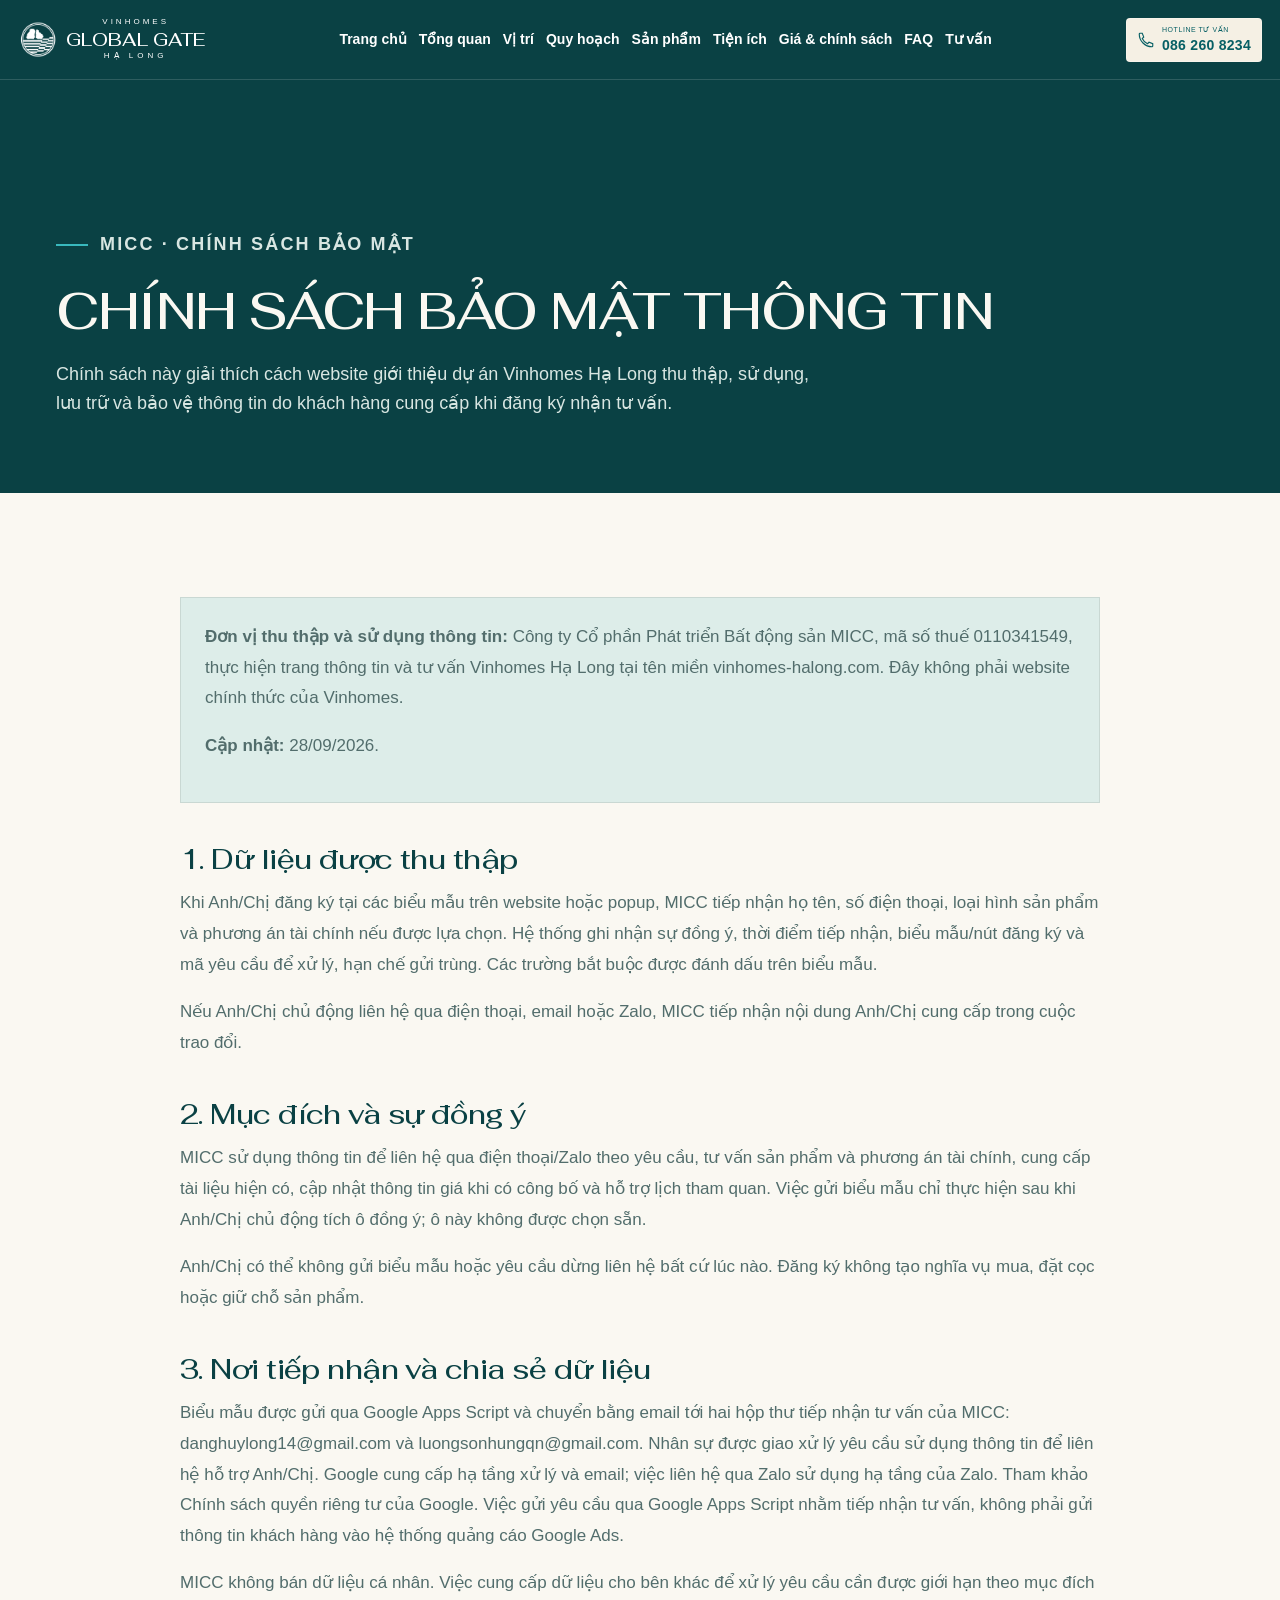
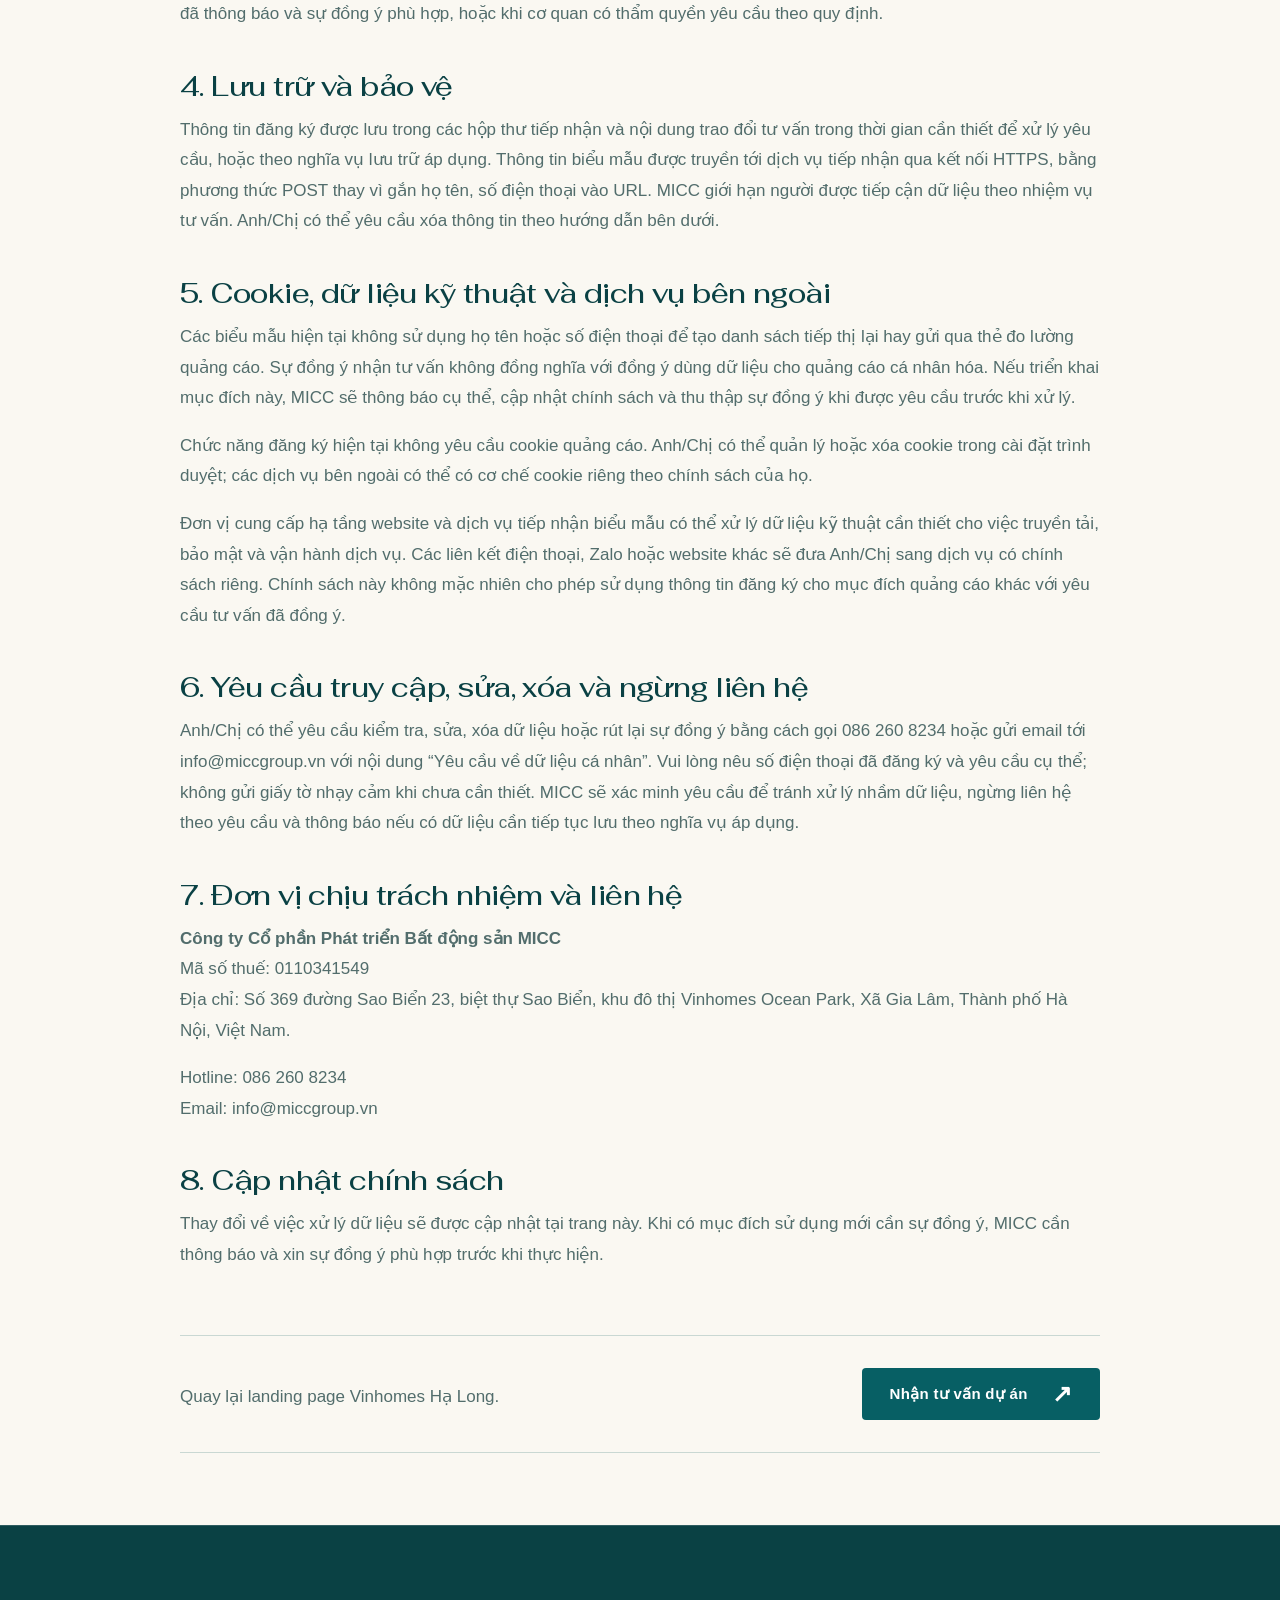
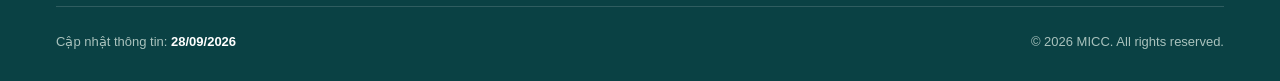
==== commit 57742fb9: "Update landing page" ====
--- a/chinh-sach-bao-mat.html
+++ b/chinh-sach-bao-mat.html
@@ -3,9 +3,9 @@
 <head>
   <meta charset="utf-8">
   <meta name="viewport" content="width=device-width,initial-scale=1">
-  <meta name="description" content="Chính sách bảo mật thông tin cho website giới thiệu dự án Vinhomes Hạ Long do đơn vị phân phối/tư vấn MICC thực hiện.">
+  <meta name="description" content="Chính sách bảo mật thông tin cho website giới thiệu dự án Vinhomes Hạ Long do Công ty Cổ phần Phát triển Bất động sản MICC thực hiện.">
   <title>Chính sách bảo mật | Vinhomes Hạ Long</title>
-  <link rel="icon" href="assets/images/logo-favicon.png">
+  <link rel="icon" type="image/webp" href="assets/images/favicon%20micc.webp">
   <link rel="stylesheet" href="styles.css">
 </head>
 <body>
@@ -27,43 +27,15 @@
 
     <section class="policy-content">
       <article class="wrap">
-        <div class="policy-box">
-          <p><strong>Đơn vị thực hiện website:</strong> MICC, đơn vị phân phối/tư vấn dự án. Website này không phải là website chính thức của chủ đầu tư Vinhomes và không cấu thành đề nghị giao kết hợp đồng.</p>
-          <p><strong>Cập nhật:</strong> 24/09/2026.</p>
-        </div>
-
-        <h2>1. Thông tin có thể được thu thập</h2>
-        <p>Khi khách hàng chủ động điền form, gọi hotline, gửi email hoặc liên hệ qua Zalo, chúng tôi có thể ghi nhận các thông tin sau:</p>
-        <ul>
-          <li>Họ tên, số điện thoại, email nếu khách hàng cung cấp.</li>
-          <li>Nhu cầu sản phẩm, phương án tài chính dự kiến và nội dung tư vấn khách hàng quan tâm.</li>
-          <li>Thông tin kỹ thuật cơ bản phục vụ vận hành website như loại thiết bị, trình duyệt, thời điểm truy cập, trang đã xem và nguồn truy cập quảng cáo.</li>
-        </ul>
-
-        <h2>2. Mục đích sử dụng thông tin</h2>
-        <p>Thông tin được sử dụng để liên hệ tư vấn theo yêu cầu của khách hàng, gửi tài liệu dự án, hỗ trợ đặt lịch tham quan, cải thiện trải nghiệm website và đo lường hiệu quả chiến dịch quảng cáo. Chúng tôi không sử dụng thông tin cá nhân để đưa ra cam kết giá bán, chính sách bán hàng hoặc điều kiện giao dịch ngoài văn bản chính thức được công bố tại từng thời điểm.</p>
-
-        <h2>3. Cookie, đo lường và quảng cáo</h2>
-        <p>Website có thể sử dụng cookie hoặc công nghệ tương tự để ghi nhớ lựa chọn hiển thị, phân tích lưu lượng truy cập và đo lường chuyển đổi quảng cáo. Dữ liệu đo lường thường được tổng hợp hoặc xử lý ở dạng mã nhận diện kỹ thuật, không nhằm công khai danh tính cá nhân của khách hàng.</p>
-        <p>Khách hàng có thể điều chỉnh cài đặt cookie trong trình duyệt. Việc chặn cookie có thể làm một số chức năng đo lường hoặc hiển thị hoạt động chưa đầy đủ.</p>
-
-        <h2>4. Chia sẻ thông tin</h2>
-        <p>Thông tin khách hàng có thể được chia sẻ trong phạm vi cần thiết với nhân sự tư vấn, đơn vị vận hành website, nền tảng quảng cáo/đo lường hoặc đối tác hỗ trợ chăm sóc khách hàng. Các bên liên quan chỉ được sử dụng thông tin cho mục đích xử lý yêu cầu tư vấn và vận hành dịch vụ.</p>
-        <p>Chúng tôi không bán thông tin cá nhân của khách hàng cho bên thứ ba.</p>
-
-        <h2>5. Lưu trữ và bảo vệ thông tin</h2>
-        <p>Thông tin được lưu trữ trong thời gian cần thiết để phục vụ tư vấn, chăm sóc khách hàng, đối chiếu yêu cầu hoặc tuân thủ nghĩa vụ pháp luật liên quan. Chúng tôi áp dụng các biện pháp quản lý phù hợp nhằm hạn chế truy cập trái phép, mất mát hoặc sử dụng sai mục đích.</p>
-
-        <h2>6. Quyền của khách hàng</h2>
-        <p>Khách hàng có quyền yêu cầu kiểm tra, cập nhật, điều chỉnh hoặc xóa thông tin cá nhân đã cung cấp, cũng như yêu cầu ngừng nhận liên hệ tư vấn. Để thực hiện các quyền này, vui lòng liên hệ qua hotline hoặc email bên dưới.</p>
-
-        <h2>7. Liên hệ về quyền riêng tư</h2>
-        <p><strong>MICC</strong><br>Số 369 đường Sao Biển 23, biệt thự Sao Biển, khu đô thị Vinhomes Ocean Park, Xã Gia Lâm, Thành phố Hà Nội, Việt Nam<br><strong>Mã số thuế:</strong> 0110341549</p>
-        <p><strong>Hotline:</strong> <a href="tel:0862608234">086 260 8234</a><br><strong>Email:</strong> <a href="mailto:info@miccgroup.vn">info@miccgroup.vn</a></p>
-
-        <h2>8. Thay đổi chính sách</h2>
-        <p>Chính sách bảo mật có thể được cập nhật khi website, quy định pháp luật hoặc công cụ vận hành thay đổi. Phiên bản mới sẽ được đăng tải trên trang này và có hiệu lực kể từ thời điểm cập nhật.</p>
-
+        <div class="policy-box"><p><strong>Đơn vị thu thập và sử dụng thông tin:</strong> Công ty Cổ phần Phát triển Bất động sản MICC, mã số thuế 0110341549, thực hiện trang thông tin và tư vấn Vinhomes Hạ Long tại tên miền vinhomes-halong.com. Đây không phải website chính thức của Vinhomes.</p><p><strong>Cập nhật:</strong> 28/09/2026.</p></div>
+<h2>1. Dữ liệu được thu thập</h2><p>Khi Anh/Chị đăng ký tại các biểu mẫu trên website hoặc popup, MICC tiếp nhận họ tên, số điện thoại, loại hình sản phẩm và phương án tài chính nếu được lựa chọn. Hệ thống ghi nhận sự đồng ý, thời điểm tiếp nhận, biểu mẫu/nút đăng ký và mã yêu cầu để xử lý, hạn chế gửi trùng. Các trường bắt buộc được đánh dấu trên biểu mẫu.</p><p>Nếu Anh/Chị chủ động liên hệ qua điện thoại, email hoặc Zalo, MICC tiếp nhận nội dung Anh/Chị cung cấp trong cuộc trao đổi.</p>
+<h2>2. Mục đích và sự đồng ý</h2><p>MICC sử dụng thông tin để liên hệ qua điện thoại/Zalo theo yêu cầu, tư vấn sản phẩm và phương án tài chính, cung cấp tài liệu hiện có, cập nhật thông tin giá khi có công bố và hỗ trợ lịch tham quan. Việc gửi biểu mẫu chỉ thực hiện sau khi Anh/Chị chủ động tích ô đồng ý; ô này không được chọn sẵn.</p><p>Anh/Chị có thể không gửi biểu mẫu hoặc yêu cầu dừng liên hệ bất cứ lúc nào. Đăng ký không tạo nghĩa vụ mua, đặt cọc hoặc giữ chỗ sản phẩm.</p>
+<h2>3. Nơi tiếp nhận và chia sẻ dữ liệu</h2><p>Biểu mẫu được gửi qua Google Apps Script và chuyển bằng email tới hai hộp thư tiếp nhận tư vấn của MICC: danghuylong14@gmail.com và luongsonhungqn@gmail.com. Nhân sự được giao xử lý yêu cầu sử dụng thông tin để liên hệ hỗ trợ Anh/Chị. Google cung cấp hạ tầng xử lý và email; việc liên hệ qua Zalo sử dụng hạ tầng của Zalo. Tham khảo <a href="https://policies.google.com/privacy" target="_blank" rel="noopener">Chính sách quyền riêng tư của Google</a>. Việc gửi yêu cầu qua Google Apps Script nhằm tiếp nhận tư vấn, không phải gửi thông tin khách hàng vào hệ thống quảng cáo Google Ads.</p><p>MICC không bán dữ liệu cá nhân. Việc cung cấp dữ liệu cho bên khác để xử lý yêu cầu cần được giới hạn theo mục đích đã thông báo và sự đồng ý phù hợp, hoặc khi cơ quan có thẩm quyền yêu cầu theo quy định.</p>
+<h2>4. Lưu trữ và bảo vệ</h2><p>Thông tin đăng ký được lưu trong các hộp thư tiếp nhận và nội dung trao đổi tư vấn trong thời gian cần thiết để xử lý yêu cầu, hoặc theo nghĩa vụ lưu trữ áp dụng. Thông tin biểu mẫu được truyền tới dịch vụ tiếp nhận qua kết nối HTTPS, bằng phương thức POST thay vì gắn họ tên, số điện thoại vào URL. MICC giới hạn người được tiếp cận dữ liệu theo nhiệm vụ tư vấn. Anh/Chị có thể yêu cầu xóa thông tin theo hướng dẫn bên dưới.</p>
+<h2>5. Cookie, dữ liệu kỹ thuật và dịch vụ bên ngoài</h2><p>Các biểu mẫu hiện tại không sử dụng họ tên hoặc số điện thoại để tạo danh sách tiếp thị lại hay gửi qua thẻ đo lường quảng cáo. Sự đồng ý nhận tư vấn không đồng nghĩa với đồng ý dùng dữ liệu cho quảng cáo cá nhân hóa. Nếu triển khai mục đích này, MICC sẽ thông báo cụ thể, cập nhật chính sách và thu thập sự đồng ý khi được yêu cầu trước khi xử lý.</p><p>Chức năng đăng ký hiện tại không yêu cầu cookie quảng cáo. Anh/Chị có thể quản lý hoặc xóa cookie trong cài đặt trình duyệt; các dịch vụ bên ngoài có thể có cơ chế cookie riêng theo chính sách của họ.</p><p>Đơn vị cung cấp hạ tầng website và dịch vụ tiếp nhận biểu mẫu có thể xử lý dữ liệu kỹ thuật cần thiết cho việc truyền tải, bảo mật và vận hành dịch vụ. Các liên kết điện thoại, Zalo hoặc website khác sẽ đưa Anh/Chị sang dịch vụ có chính sách riêng. Chính sách này không mặc nhiên cho phép sử dụng thông tin đăng ký cho mục đích quảng cáo khác với yêu cầu tư vấn đã đồng ý.</p>
+<h2>6. Yêu cầu truy cập, sửa, xóa và ngừng liên hệ</h2><p>Anh/Chị có thể yêu cầu kiểm tra, sửa, xóa dữ liệu hoặc rút lại sự đồng ý bằng cách gọi 086 260 8234 hoặc gửi email tới info@miccgroup.vn với nội dung “Yêu cầu về dữ liệu cá nhân”. Vui lòng nêu số điện thoại đã đăng ký và yêu cầu cụ thể; không gửi giấy tờ nhạy cảm khi chưa cần thiết. MICC sẽ xác minh yêu cầu để tránh xử lý nhầm dữ liệu, ngừng liên hệ theo yêu cầu và thông báo nếu có dữ liệu cần tiếp tục lưu theo nghĩa vụ áp dụng.</p>
+<h2>7. Đơn vị chịu trách nhiệm và liên hệ</h2><p><strong>Công ty Cổ phần Phát triển Bất động sản MICC</strong><br>Mã số thuế: 0110341549<br>Địa chỉ: Số 369 đường Sao Biển 23, biệt thự Sao Biển, khu đô thị Vinhomes Ocean Park, Xã Gia Lâm, Thành phố Hà Nội, Việt Nam.</p><p>Hotline: <a href="tel:0862608234">086 260 8234</a><br>Email: <a href="mailto:info@miccgroup.vn">info@miccgroup.vn</a></p>
+<h2>8. Cập nhật chính sách</h2><p>Thay đổi về việc xử lý dữ liệu sẽ được cập nhật tại trang này. Khi có mục đích sử dụng mới cần sự đồng ý, MICC cần thông báo và xin sự đồng ý phù hợp trước khi thực hiện.</p>
         <div class="values-bottom">
           <p>Quay lại landing page Vinhomes Hạ Long.</p>
           <a class="values-cta" href="index.html#tu-van">Nhận tư vấn dự án<span aria-hidden="true">↗</span></a>
@@ -74,7 +46,7 @@
 
   <footer class="site-footer">
     <div class="wrap">
-      <div class="footer-bottom"><p>Cập nhật thông tin: <strong>24/09/2026</strong></p><p>© 2026 MICC. All rights reserved.</p></div>
+      <div class="footer-bottom"><p>Cập nhật thông tin: <strong>28/09/2026</strong></p><p>© 2026 MICC. All rights reserved.</p></div>
     </div>
   </footer>
   <script src="script.js"></script>
--- a/styles.css
+++ b/styles.css
@@ -853,3 +853,340 @@
   .mobile-contact-options{border-radius:10px;border-color:#d6bc7b;box-shadow:0 10px 35px #032f3340}
   .mobile-contact summary:focus-visible,.mobile-conversion>a:focus-visible{outline:2px solid #f4dfac;outline-offset:3px}
 }
+
+/* Full amenity map before the experience chapters. */
+.amenities .amenities-map{margin:0 0 var(--space-group);background:transparent}
+.amenities-map figcaption{display:flex;justify-content:space-between;flex-wrap:wrap;gap:8px 20px}
+
+/* Compact popup keeps the form close to its CTA-specific heading. */
+.conversion-popup-copy{padding:30px}
+.popup-brand{margin-bottom:24px}
+.conversion-popup-copy h2{font-size:32px;margin:12px 0;line-height:1.2}
+.conversion-popup-copy>p:not(.section-kicker){font-size:14px;margin-bottom:14px}
+.popup-benefits{gap:10px;margin:18px 0;line-height:1.5}
+.popup-benefits li{position:relative;padding-left:20px}
+.popup-benefits li::before{position:absolute;left:0;margin:0}
+.popup-disclaimer{font-size:12px;color:#d9e6df;line-height:1.5}
+.popup-disclaimer summary{cursor:pointer;padding:8px 0;text-decoration:underline;text-underline-offset:3px}
+.popup-disclaimer .conversion-popup-note{margin:4px 0 12px;padding:0;border:0}
+.conversion-popup-form{padding:54px 28px 28px}
+.conversion-popup-form>label{margin-top:12px;margin-bottom:6px}
+.conversion-popup-form .form-consent{margin-top:16px;font-size:12px;line-height:1.5}
+.conversion-popup-form button[type=submit]{margin-top:16px;min-height:50px}
+@media(max-width:760px){
+  .conversion-popup-copy{padding:20px 20px 12px}
+  .conversion-popup-copy .popup-brand,.conversion-popup-copy .section-kicker,.conversion-popup-copy #conversion-popup-context,.conversion-popup-hotline{display:none}
+  .conversion-popup-copy h2{font-size:23px;line-height:1.25;margin:0 52px 12px 0}
+  .popup-benefits{font-size:12px;line-height:1.45;gap:5px;margin:0 0 6px}
+  .popup-disclaimer{font-size:11px}
+  .popup-disclaimer summary{padding:5px 0}
+  .conversion-popup-form{padding:14px 20px 20px}
+  .conversion-popup-form>label{font-size:13px;margin:10px 0 4px}
+  .conversion-popup-form>label:first-child{margin-top:0}
+  .conversion-popup-form input:not([type=checkbox]),.conversion-popup-form select{min-height:44px;padding:10px;font-size:16px}
+  .conversion-popup-form .form-consent{font-size:12px;line-height:1.45;margin-top:12px}
+  .conversion-popup-form button[type=submit]{margin-top:12px;min-height:46px;padding:10px 14px}
+}
+
+/* Final visual QA: retain readable navigation and balanced mobile headlines. */
+@media(max-width:600px){
+  .hero h1{font-size:clamp(32px,9.2vw,40px);text-wrap:balance}
+}
+@media(max-width:380px){
+  .site-header{padding-inline:12px;gap:8px}
+  .site-header .brand{gap:6px}
+  .site-header .brand img{width:28px}
+  .site-header .brand-name{font-size:14px;letter-spacing:0}
+  .site-header .brand-parent{font-size:8px;letter-spacing:2px}
+  .site-header .brand-location{font-size:8px;letter-spacing:3px}
+  .site-header .header-hotline{flex-shrink:0}
+  .site-header .menu-toggle{min-width:70px;flex-shrink:0;padding-inline:7px;gap:6px}
+}
+
+/* Registration request feedback. */
+form[aria-busy="true"] button[type=submit]{cursor:wait;opacity:.7}
+.form-status[data-state="success"]{border-left:3px solid #075f64}
+.form-status[data-state="error"]{border-left:3px solid #a52a2a;color:#822727}
+
+/* Mid-page price request: editorial introduction and a focused conversion card. */
+.price-request{position:relative;isolation:isolate;padding-block:var(--space-editorial);background:var(--sea-ink);color:var(--bg-light)}
+.price-request::before{content:'';position:absolute;inset:0;z-index:-1;background:url('assets/images/hoa-tiet.svg') left center/auto 100% no-repeat;opacity:.055;pointer-events:none}
+.price-request-layout{display:grid;grid-template-columns:minmax(0,55fr) minmax(0,45fr);column-gap:clamp(32px,5vw,72px);row-gap:24px;align-items:start}
+.price-request-intro{grid-column:1;grid-row:1}
+.price-request-intro .section-kicker{font-size:11px;letter-spacing:.13em;color:var(--champagne);margin-bottom:24px}
+.price-request-intro .section-kicker>span{height:1px;background:var(--champagne)}
+.price-request-intro h2{font-family:Georgia,'Times New Roman',serif;font-weight:400;font-size:clamp(36px,3.8vw,56px);line-height:1.13;letter-spacing:-.025em;margin:0 0 20px;text-wrap:balance}
+.price-request-intro h2 span{color:var(--champagne)}
+.price-request-intro>p:last-child{color:var(--bay-mist);font-size:16px;line-height:1.7;max-width:51ch;margin:0}
+.price-request-card{grid-column:2;grid-row:1 / span 2;align-self:center;min-width:0;background:var(--bg-light);color:var(--sea-ink);padding:clamp(26px,3vw,42px);border:1px solid #d6bc7b66;border-radius:24px;box-shadow:0 18px 40px #001d2526}
+.price-card-kicker{font-size:10px;font-weight:600;letter-spacing:.16em;color:var(--text-muted);margin:0 0 10px}
+.price-card-title{font-family:var(--font-heading);font-size:26px;line-height:1.3;margin:0 0 28px}
+.price-request-card>label:not(.form-consent){font-size:14px;margin:18px 0 8px}
+.price-request-card>input{min-height:52px;border-color:var(--line);border-radius:8px;background:#fff}
+.price-request-card>input[aria-invalid=true]{border-color:#a52a2a}
+.price-product-options{min-width:0;border:0;padding:0;margin:22px 0 0}
+.price-product-options legend{padding:0;font-size:14px;line-height:1.5;margin-bottom:10px}
+.price-product-options legend>span{color:var(--text-muted);font-size:12px}
+.price-product-chips{display:grid;grid-template-columns:repeat(4,minmax(0,1fr));gap:8px}
+.price-product-chips label{position:relative;margin:0;cursor:pointer;min-width:0}
+.price-product-chips input{position:absolute;opacity:0;width:1px;height:1px;min-height:0;padding:0;margin:0}
+.price-product-chips label>span{display:flex;align-items:center;justify-content:center;min-height:44px;padding:8px 4px;border:1px solid var(--line);border-radius:7px;font-size:13px;font-weight:500;background:transparent;transition:background 180ms,color 180ms,border-color 180ms}
+.price-product-chips input:checked+span{background:var(--sea-ink);color:var(--bg-light);border-color:var(--sea-ink);box-shadow:inset 0 -2px var(--champagne)}
+.price-product-chips input:focus-visible+span{outline:2px solid var(--sea-deep);outline-offset:3px}
+.price-product-chips input:disabled+span{opacity:.6;cursor:wait}
+.price-request-card .form-consent{font-size:12px;line-height:1.55;margin:22px 0 0}
+.price-request-card button[type=submit]{min-height:58px;font-size:14px;letter-spacing:.025em;margin-top:24px;border-radius:8px;background:var(--sea-deep);border:1px solid var(--sea-deep);padding:15px 18px}
+.price-request-card button[type=submit]:hover{background:var(--sea-ink)}
+.price-request-card button[type=submit]>span{font-size:24px;color:var(--champagne)}
+.price-privacy{font-size:11px;text-align:center;line-height:1.6;color:var(--text-muted);margin:12px 0 0}
+.price-request-details{grid-column:1;grid-row:2;min-width:0}
+.price-request-benefits{display:grid;grid-template-columns:1fr 1fr;gap:10px 18px;list-style:none;padding:0;margin:0 0 32px;font-size:14px;color:var(--bay-mist)}
+.price-request-benefits li{padding-left:17px;position:relative}
+.price-request-benefits li::before{content:'✓';position:absolute;left:0;color:var(--champagne);font-size:12px}
+.price-request-visual{position:relative;margin:0;padding:12px 0 28px 72px;min-width:0}
+.price-project-image{display:block;width:100%;height:235px;object-fit:cover;border-radius:3px}
+.price-brochure{position:absolute;left:0;top:0;width:155px;min-height:227px;background:var(--bg-warm);color:var(--sea-ink);padding:16px 12px 12px;border-left:4px solid #d6bc7b;box-shadow:8px 10px 22px #001d2540;transform:rotate(-5deg)}
+.brochure-eyebrow{display:block;font-size:8px;letter-spacing:.22em;margin-bottom:5px}
+.price-brochure strong{display:block;font-family:var(--font-heading);font-size:14px;font-weight:500;line-height:1.3}
+.price-brochure img{display:block;width:100%;height:88px;object-fit:cover;margin:14px 0 12px}
+.brochure-caption{display:block;font-size:7px;letter-spacing:.1em;line-height:1.8}
+.brochure-caption b{font-weight:400;font-size:8px;letter-spacing:0}
+.price-request-visual figcaption{font-size:10px;line-height:1.4;color:var(--bay-mist);text-align:right;margin-top:8px}
+@media(max-width:1050px) and (min-width:761px){
+ .price-request-layout{column-gap:28px}
+ .price-request-card{padding:26px}
+ .price-product-chips{grid-template-columns:1fr 1fr}
+ .price-request-benefits{grid-template-columns:1fr;gap:6px}
+ .price-project-image{height:220px}
+}
+@media(max-width:760px){
+ .price-request{padding-block:56px}
+ .price-request-layout{grid-template-columns:minmax(0,1fr);gap:28px}
+ .price-request-intro,.price-request-card,.price-request-details{grid-column:1;grid-row:auto}
+ .price-request-intro .section-kicker{font-size:10px;margin-bottom:18px;letter-spacing:.08em;gap:8px}
+ .price-request-intro h2{font-size:clamp(32px,7.6vw,42px);margin-bottom:16px}
+ .price-request-intro>p:last-child{font-size:15px;line-height:1.65}
+ .price-request-card{padding:26px 22px;border-radius:20px}
+ .price-card-title{font-size:23px;margin-bottom:22px}
+ .price-product-chips{grid-template-columns:1fr 1fr}
+ .price-request-card button[type=submit]{font-size:13px;padding-inline:14px;letter-spacing:0}
+ .price-request-benefits{font-size:13px;margin-bottom:24px;column-gap:14px}
+ .price-request-visual{padding-left:56px}
+ .price-project-image{height:210px}
+ .price-brochure{width:132px;min-height:210px;padding:14px 10px}
+ .price-brochure strong{font-size:12px}
+ .price-brochure img{height:80px}
+}
+@media(max-width:360px){
+ .price-request-card{padding:24px 18px}
+ .price-request-benefits{grid-template-columns:1fr}
+ .price-request-intro .section-kicker>span{width:18px}
+ .price-request-card button[type=submit]{font-size:12px}
+}
+.floating-zalo.is-suppressed{visibility:hidden;pointer-events:none}
+@media(max-width:760px){
+ .price-card-title{font-size:21px;margin-bottom:16px}
+ .price-request-card>label:not(.form-consent){margin-top:14px;margin-bottom:6px}
+ .price-request-card>input{min-height:48px}
+ .price-product-options{margin-top:18px}
+ .price-request-card .form-consent{margin-top:18px}
+ .price-request-card button[type=submit]{margin-top:18px;min-height:54px}
+}
+
+/* Selected Ha Long motifs sit beside chapter headings, clear of the data. */
+.progress>.wrap>.batch-heading,.legal>.wrap>.batch-heading{position:relative;max-width:none;padding-right:clamp(260px,31%,440px)}
+.progress>.wrap>.batch-heading::after,.legal>.wrap>.batch-heading::after{content:'';position:absolute;right:0;top:34px;width:clamp(240px,29%,400px);height:190px;pointer-events:none;background-position:center;background-size:contain;background-repeat:no-repeat}
+.progress>.wrap>.batch-heading::after{background-image:url('assets/images/hoa-tiet/hoa-tiet-song-bien.png');opacity:.75}
+.legal>.wrap>.batch-heading::after{background-image:url('assets/images/hoa-tiet/hoa-tiet-hon-trong-mai-ha-long.png');opacity:.78;top:24px;width:clamp(240px,29%,400px)}
+@media(max-width:1000px){
+ .progress>.wrap>.batch-heading,.legal>.wrap>.batch-heading{padding-right:0}
+ .progress>.wrap>.batch-heading::after,.legal>.wrap>.batch-heading::after{top:-52px;right:0;width:180px;height:60px;opacity:.55}
+}
+@media(max-width:600px){
+ .progress>.wrap>.batch-heading::after,.legal>.wrap>.batch-heading::after{top:-44px;right:0;width:150px;height:50px;opacity:.55}
+}
+
+/* The Sunrise Bay — image-led apartment overview. All styles scoped to this chapter. */
+.sunrise-overview{padding-block:var(--space-chapter);background:var(--bg-light);color:var(--sea-ink)}
+.sunrise-heading{display:grid;grid-template-columns:minmax(0,1.5fr) minmax(0,1fr);gap:32px;align-items:end;margin-bottom:40px}
+.sunrise-heading .section-kicker,.sunrise-pricing .section-kicker{font-size:11px;letter-spacing:.14em;margin-bottom:20px}
+.sunrise-overview .section-kicker>span{height:1px;width:24px;background:var(--champagne)}
+.sunrise-heading h2{font-family:var(--font-heading);font-size:clamp(32px,4vw,58px);line-height:1.16;letter-spacing:-.025em;margin:0;font-weight:500}
+.sunrise-heading>p{max-width:40ch;margin:0 0 4px;color:var(--text-muted);font-size:17px;line-height:1.7}
+.sunrise-visual{margin:0}
+.sunrise-visual>a{display:block;border:0}
+.sunrise-visual img{display:block;width:100%;height:auto;object-fit:contain}
+.sunrise-visual figcaption{display:flex;justify-content:space-between;gap:12px 24px;flex-wrap:wrap;padding-top:12px;font-size:12px;color:var(--text-muted)}
+.sunrise-visual figcaption a{color:var(--sea-deep);text-underline-offset:4px}
+.sunrise-highlights{display:grid;grid-template-columns:repeat(3,minmax(0,1fr));margin:40px 0 0;padding:32px 0;border-block:1px solid var(--line);gap:32px}
+.sunrise-highlights>div{padding-left:32px;border-left:1px solid var(--line)}
+.sunrise-highlights>div:first-child{border:0;padding-left:0}
+.sunrise-highlights dd{margin:0 0 10px;font-size:clamp(38px,4.5vw,64px);line-height:1.1;letter-spacing:-.035em;font-variant-numeric:tabular-nums}
+.sunrise-highlights dd span{font-size:15px;letter-spacing:.04em;color:var(--text-muted)}
+.sunrise-highlights dt{font-size:14px;color:var(--text-muted)}
+.sunrise-residences{display:grid;grid-template-columns:minmax(0,1fr) minmax(0,1fr);gap:clamp(32px,6vw,88px);padding-block:48px 56px}
+.sunrise-collections>div{display:flex;justify-content:space-between;align-items:baseline;gap:16px;padding:20px 0;border-bottom:1px solid var(--line)}
+.sunrise-collections>div:first-child{padding-top:0}
+.sunrise-collections h3{font-size:clamp(20px,2vw,28px);margin:0;line-height:1.3}
+.sunrise-collections p{margin:0;color:var(--text-muted);font-size:14px;white-space:nowrap}
+.sunrise-snapshot .batch-label{color:var(--text-muted);margin:0 0 16px}
+.sunrise-snapshot h3{font-size:clamp(23px,2.3vw,32px);margin:0 0 20px;line-height:1.35}
+.sunrise-snapshot ul{list-style:none;padding:0;margin:0;display:grid;grid-template-columns:1fr 1fr;gap:10px 24px;font-size:15px;color:var(--text-muted)}
+.sunrise-pricing{background:var(--bg-warm);padding:36px 40px 32px;border-top:1px solid var(--champagne)}
+.sunrise-prices{display:grid;grid-template-columns:repeat(3,minmax(0,1fr));gap:32px;margin:28px 0 32px}
+.sunrise-prices dt{font-size:16px;margin-bottom:10px;color:var(--text-muted)}
+.sunrise-prices dd{margin:0;font-size:clamp(28px,3vw,42px);font-variant-numeric:tabular-nums;letter-spacing:-.03em;line-height:1.3}
+.sunrise-prices dd span{font-size:16px;letter-spacing:0}
+.sunrise-policy{display:grid;grid-template-columns:repeat(3,minmax(0,1fr));gap:32px;padding-block:24px;border-top:1px solid var(--line)}
+.sunrise-policy p{margin:0;font-size:14px;color:var(--text-muted);line-height:1.6}
+.sunrise-policy strong{display:block;font-size:21px;font-weight:500;color:var(--sea-ink);margin:4px 0}
+.sunrise-policy small{display:block;font-size:11px}
+.sunrise-disclaimer{max-width:90ch;font-size:12px;line-height:1.65;color:var(--text-muted);margin:0 0 24px}
+.sunrise-action{border-top:1px solid var(--line);padding-top:24px;display:flex;justify-content:space-between;align-items:center;gap:24px}
+.sunrise-action p{max-width:44ch;font-size:14px;color:var(--text-muted);margin:0}
+.sunrise-action .values-cta{margin:0;min-height:54px;font-size:13px;letter-spacing:.04em}
+@media(max-width:900px){
+ .sunrise-heading{grid-template-columns:1fr;gap:20px}
+ .sunrise-heading>p{max-width:none}
+ .sunrise-residences{gap:32px}
+ .sunrise-pricing{padding:28px}
+ .sunrise-action{align-items:flex-start;flex-direction:column}
+}
+@media(max-width:600px){
+ .sunrise-heading{gap:16px;margin-bottom:28px}
+ .sunrise-heading h2{font-size:clamp(28px,7.5vw,40px)}
+ .sunrise-heading .section-kicker{font-size:10px;margin-bottom:16px}
+ .sunrise-heading>p{font-size:15px}
+ .sunrise-visual figcaption{font-size:11px;gap:6px}
+ .sunrise-highlights{gap:12px;padding-block:24px;margin-top:28px}
+ .sunrise-highlights>div{padding-left:12px}
+ .sunrise-highlights dd{font-size:clamp(28px,8vw,38px);margin-bottom:8px}
+ .sunrise-highlights dd span{display:block;font-size:11px;margin-top:8px}
+ .sunrise-highlights dt{font-size:11px;line-height:1.5}
+ .sunrise-residences{grid-template-columns:1fr;gap:28px;padding-block:28px 36px}
+ .sunrise-collections h3{font-size:23px}
+ .sunrise-collections p{font-size:13px}
+ .sunrise-snapshot h3{font-size:25px;margin-bottom:16px}
+ .sunrise-snapshot ul{font-size:13px;gap:10px 16px}
+ .sunrise-pricing{padding:24px 20px}
+ .sunrise-pricing .section-kicker{font-size:10px;letter-spacing:.1em;margin-bottom:20px}
+ .sunrise-prices{grid-template-columns:1fr;gap:0;margin:0 0 24px}
+ .sunrise-prices>div{display:flex;align-items:baseline;justify-content:space-between;gap:12px;padding:16px 0;border-bottom:1px solid var(--line)}
+ .sunrise-prices>div:first-child{padding-top:0}
+ .sunrise-prices dt{font-size:14px;margin:0}
+ .sunrise-prices dd{font-size:28px;white-space:nowrap}
+ .sunrise-prices dd span{font-size:14px}
+ .sunrise-policy{grid-template-columns:1fr;gap:16px;border-top:0;padding:0 0 24px}
+ .sunrise-policy p{position:relative;padding-left:14px;border-left:1px solid var(--champagne);font-size:13px}
+ .sunrise-policy strong{display:inline;font-size:17px;margin-left:5px}
+ .sunrise-policy small{font-size:10px;margin-top:3px}
+ .sunrise-disclaimer{font-size:11px}
+ .sunrise-action{gap:16px;padding-top:20px}
+ .sunrise-action p{font-size:13px}
+ .sunrise-action .values-cta{width:100%;font-size:12px;letter-spacing:0;gap:12px;padding-inline:12px}
+}
+
+/* Apartment layouts: equal visual stages and directly comparable specifications. */
+.apartment-design{background:var(--bg-light);color:var(--sea-ink);padding-block:var(--space-editorial);border-top:1px solid var(--line)}
+.apartment-design-heading{margin-bottom:40px}
+.apartment-design-heading .section-kicker{font-size:11px;letter-spacing:.14em;margin-bottom:18px}
+.apartment-design-heading .section-kicker>span{width:24px;height:1px;background:var(--champagne)}
+.apartment-design-heading h2{font-size:clamp(28px,3.5vw,48px);margin:0 0 16px;line-height:1.2}
+.apartment-design-heading>p:last-child{font-size:16px;color:var(--text-muted);margin:0}
+.apartment-design-grid{display:grid;grid-template-columns:repeat(3,minmax(0,1fr));gap:clamp(24px,3vw,44px)}
+.apartment-design-unit{min-width:0;display:flex;flex-direction:column}
+.apartment-design-image{margin:0 0 24px;background:transparent}
+.apartment-design-image>a{display:flex;align-items:center;justify-content:center;aspect-ratio:1/1;overflow:hidden;background:var(--bg-warm);border:0}
+.apartment-design-image img{display:block;width:100%;height:100%;object-fit:contain;padding:12px;transition:transform 350ms var(--ease-editorial)}
+.apartment-design-image figcaption{display:flex;justify-content:space-between;gap:12px;font-size:11px;color:var(--text-muted);padding-top:10px;line-height:1.5}
+.apartment-design-unit h3{font-size:28px;font-weight:500;line-height:1.25;margin:0 0 12px}
+.apartment-design-area{font-size:clamp(32px,3.1vw,44px);font-variant-numeric:tabular-nums;letter-spacing:-.025em;line-height:1.15;margin:0 0 24px}
+.apartment-design-area>span{font-size:20px;letter-spacing:0}
+.apartment-design-area>small{display:block;font-size:12px;color:var(--text-muted);letter-spacing:0;margin-top:8px}
+.apartment-design-specs{margin:0;border-top:1px solid var(--line)}
+.apartment-design-specs>div{display:flex;justify-content:space-between;align-items:baseline;gap:12px;border-bottom:1px solid var(--line);padding:10px 0;font-size:14px;line-height:1.5}
+.apartment-design-specs dt{color:var(--text-muted)}
+.apartment-design-specs dd{margin:0;text-align:right}
+.apartment-design-price{display:flex;align-items:baseline;justify-content:space-between;gap:12px;margin:24px 0}
+.apartment-design-price>span{font-size:12px;color:var(--text-muted)}
+.apartment-design-price strong{font-size:26px;font-weight:500;line-height:1.3;font-variant-numeric:tabular-nums}
+.apartment-design-price small{font-size:14px}
+.apartment-design-unit .apartment-design-cta{margin-top:auto;width:100%;min-height:52px;padding:12px;font-size:12px;letter-spacing:0;gap:12px;justify-content:space-between;background:transparent;color:var(--sea-deep);border:1px solid var(--sea-deep);border-radius:0}
+.apartment-design-unit .apartment-design-cta>span{font-size:22px;color:var(--sea-deep)}
+.apartment-design-disclaimer{font-size:12px;color:var(--text-muted);line-height:1.6;margin:28px 0 0;padding-top:20px;border-top:1px solid var(--champagne)}
+@media(hover:hover) and (pointer:fine){
+ .apartment-design-image>a:hover img{transform:scale(1.025)}
+ .apartment-design-unit .apartment-design-cta:hover{background:var(--sea-deep);color:var(--bg-light)}
+ .apartment-design-unit .apartment-design-cta:hover>span{color:var(--champagne)}
+}
+@media(max-width:900px) and (min-width:761px){
+ .apartment-design-grid{gap:20px}
+ .apartment-design-unit .apartment-design-cta{font-size:10px;gap:6px;padding-inline:8px}
+ .apartment-design-price{align-items:flex-start;flex-direction:column;gap:4px}
+}
+@media(max-width:760px){
+ .apartment-design-heading{margin-bottom:28px}
+ .apartment-design-heading h2{font-size:clamp(26px,6.8vw,36px)}
+ .apartment-design-heading>p:last-child{font-size:15px}
+ .apartment-design-grid{grid-template-columns:1fr;gap:36px}
+ .apartment-design-unit+.apartment-design-unit{padding-top:28px;border-top:1px solid var(--champagne)}
+ .apartment-design-image{margin-bottom:18px}
+ .apartment-design-image>a{aspect-ratio:auto;height:clamp(250px,78vw,360px)}
+ .apartment-design-image img{padding:8px}
+ .apartment-design-unit h3{font-size:25px;margin-bottom:8px}
+ .apartment-design-area{font-size:34px;margin-bottom:18px}
+ .apartment-design-specs>div{padding-block:8px;font-size:13px}
+ .apartment-design-price{margin:18px 0}
+ .apartment-design-disclaimer{font-size:11px;margin-top:24px}
+}
+@media(prefers-reduced-motion:reduce){.apartment-design-image img{transition:none;transform:none!important}}
+
+/* Hero disclosure and product navigation. */
+.hero .hero-micc-note{max-width:580px;margin:16px 0 0;font-size:12px;line-height:1.65;color:rgba(255,255,255,.82)}
+.hero-micc-note strong{font-weight:600}
+.nav-products{position:relative;align-self:center}
+.nav-products summary{display:flex;align-items:center;gap:5px;cursor:pointer;list-style:none;font-size:13px;font-weight:600;white-space:nowrap}
+.nav-products summary::-webkit-details-marker{display:none}
+.nav-products summary>span{font-size:16px;line-height:1;transition:transform 180ms}
+.nav-products[open] summary>span{transform:rotate(180deg)}
+.nav-products-menu{position:absolute;top:calc(100% + 16px);left:-16px;min-width:165px;padding:8px 16px;background:var(--sea-ink);border:1px solid #ffffff30;border-radius:4px;box-shadow:0 12px 28px #002b3033}
+.site-header .nav-products-menu a{display:block;padding:12px 0;white-space:nowrap}
+.nav-products summary:focus-visible{outline:2px solid var(--color-secondary);outline-offset:5px}
+.header-hotline svg{animation:hotline-ring 2.8s ease-in-out infinite;transform-origin:center}
+@keyframes hotline-ring{0%,55%,100%{transform:rotate(0) scale(1)}60%,72%,84%{transform:rotate(-22deg) scale(1.12)}66%,78%,90%{transform:rotate(22deg) scale(1.12)}95%{transform:rotate(0) scale(1)}}
+@media(min-width:1201px) and (max-width:1600px){.nav-products summary{font-size:14px}}
+@media(max-width:1200px){.nav-products{align-self:start}.nav-products summary{min-height:48px;padding:12px 0;border-bottom:1px solid #ffffff20;font-size:16px}.nav-products-menu{position:static;min-width:0;padding:0 0 0 14px;border:0;border-radius:0;box-shadow:none;background:transparent}.site-header .nav-products-menu a{font-size:14px;color:var(--bg-warm)}}
+@media(max-width:600px){.nav-products summary{font-size:14px}.hero .hero-micc-note{font-size:11px;margin-top:14px;max-width:340px}}
+@media(prefers-reduced-motion:reduce){.header-hotline svg{animation:none}.nav-products summary>span{transition:none}}
+
+/* Scoped hero refinements: champagne highlights and a restrained glass badge. */
+.hero h1{color:#fff}
+.hero h1 span{color:#d8c27a}
+@supports ((background-clip:text) or (-webkit-background-clip:text)){
+  .hero h1 span{background:linear-gradient(110deg,#e4d49d 0%,#d8c27a 58%,#d2bc78 100%);background-clip:text;-webkit-background-clip:text;color:transparent;-webkit-text-fill-color:transparent}
+}
+.hero .eyebrow{color:#d8c27a;letter-spacing:.19em}
+.hero .eyebrow>span{background:#d8c27a}
+.hero .esg{color:#eedfae;background:rgba(255,255,255,.06);border:1px solid rgba(216,194,122,.45);border-radius:6px;backdrop-filter:blur(6px);-webkit-backdrop-filter:blur(6px);box-shadow:inset 0 1px 0 #ffffff10}
+.hero .description{color:rgba(255,255,255,.88)}
+.hero .intro p{color:rgba(255,255,255,.86)}
+.hero .primary-cta{background:#087e86;color:#fff;border:1px solid #77c0bd88;border-radius:5px;font-weight:600;letter-spacing:.035em;box-shadow:0 6px 20px #002c3026;transition:background 180ms,transform 180ms,border-color 180ms}
+.hero .primary-cta:focus-visible{outline:2px solid #d8c27a;outline-offset:4px}
+@media(hover:hover) and (pointer:fine){.hero .primary-cta:hover{background:#098992;border-color:#d8c27a99;transform:translateY(-2px)}}
+.site-header .header-hotline{animation:hotline-attention 2.8s ease-in-out infinite}
+@keyframes hotline-attention{0%,55%,100%{transform:scale(1);box-shadow:0 0 0 0 #d8c27a00}68%{transform:scale(1.035);box-shadow:0 0 0 5px #d8c27a30}90%{transform:scale(1);box-shadow:0 0 0 9px #d8c27a00}}
+@media(max-width:600px){.hero .eyebrow{letter-spacing:.12em;font-size:11px}.hero .primary-cta{letter-spacing:.02em}}
+@media(prefers-reduced-motion:reduce){.site-header .header-hotline,.header-hotline svg{animation:none}.hero .primary-cta{transition:none;transform:none}}
+
+/* Zoom uses an overflow viewport so touch and keyboard scrolling reach the whole image. */
+.image-lightbox{grid-template-rows:auto minmax(0,1fr) auto;gap:12px;padding:16px clamp(12px,3vw,40px);overscroll-behavior:contain}
+.image-lightbox-toolbar{display:flex;justify-content:center;align-items:center;gap:8px;width:100%;flex-wrap:wrap}
+.image-lightbox-toolbar button{position:static;min-width:44px;min-height:44px;padding:8px 12px;border:1px solid #ffffff66;border-radius:4px;background:#164f53;color:#fff;cursor:pointer;font:inherit;font-size:14px}
+.image-lightbox-toolbar button:disabled{opacity:.4;cursor:default}
+.image-lightbox-toolbar output{min-width:44px;text-align:center;color:#fff;font-size:12px}
+.image-lightbox-toolbar button:focus-visible,.image-lightbox-viewport:focus-visible{outline:2px solid #d8c27a;outline-offset:2px}
+.image-lightbox-viewport{width:100%;height:100%;overflow:auto;overscroll-behavior:contain;min-height:0;min-width:0}
+.image-lightbox-canvas{display:flex;align-items:center;justify-content:center;width:max-content;height:max-content;min-width:100%;min-height:100%}
+.image-lightbox .image-lightbox-canvas img{display:block;max-width:none;max-height:none;flex:none;object-fit:contain}
+.image-lightbox>p{margin:0;font-size:12px;max-height:54px;overflow:auto}
+@media(max-width:380px){.image-lightbox-toolbar{gap:4px}.image-lightbox-toolbar button{padding:8px;font-size:12px}}
